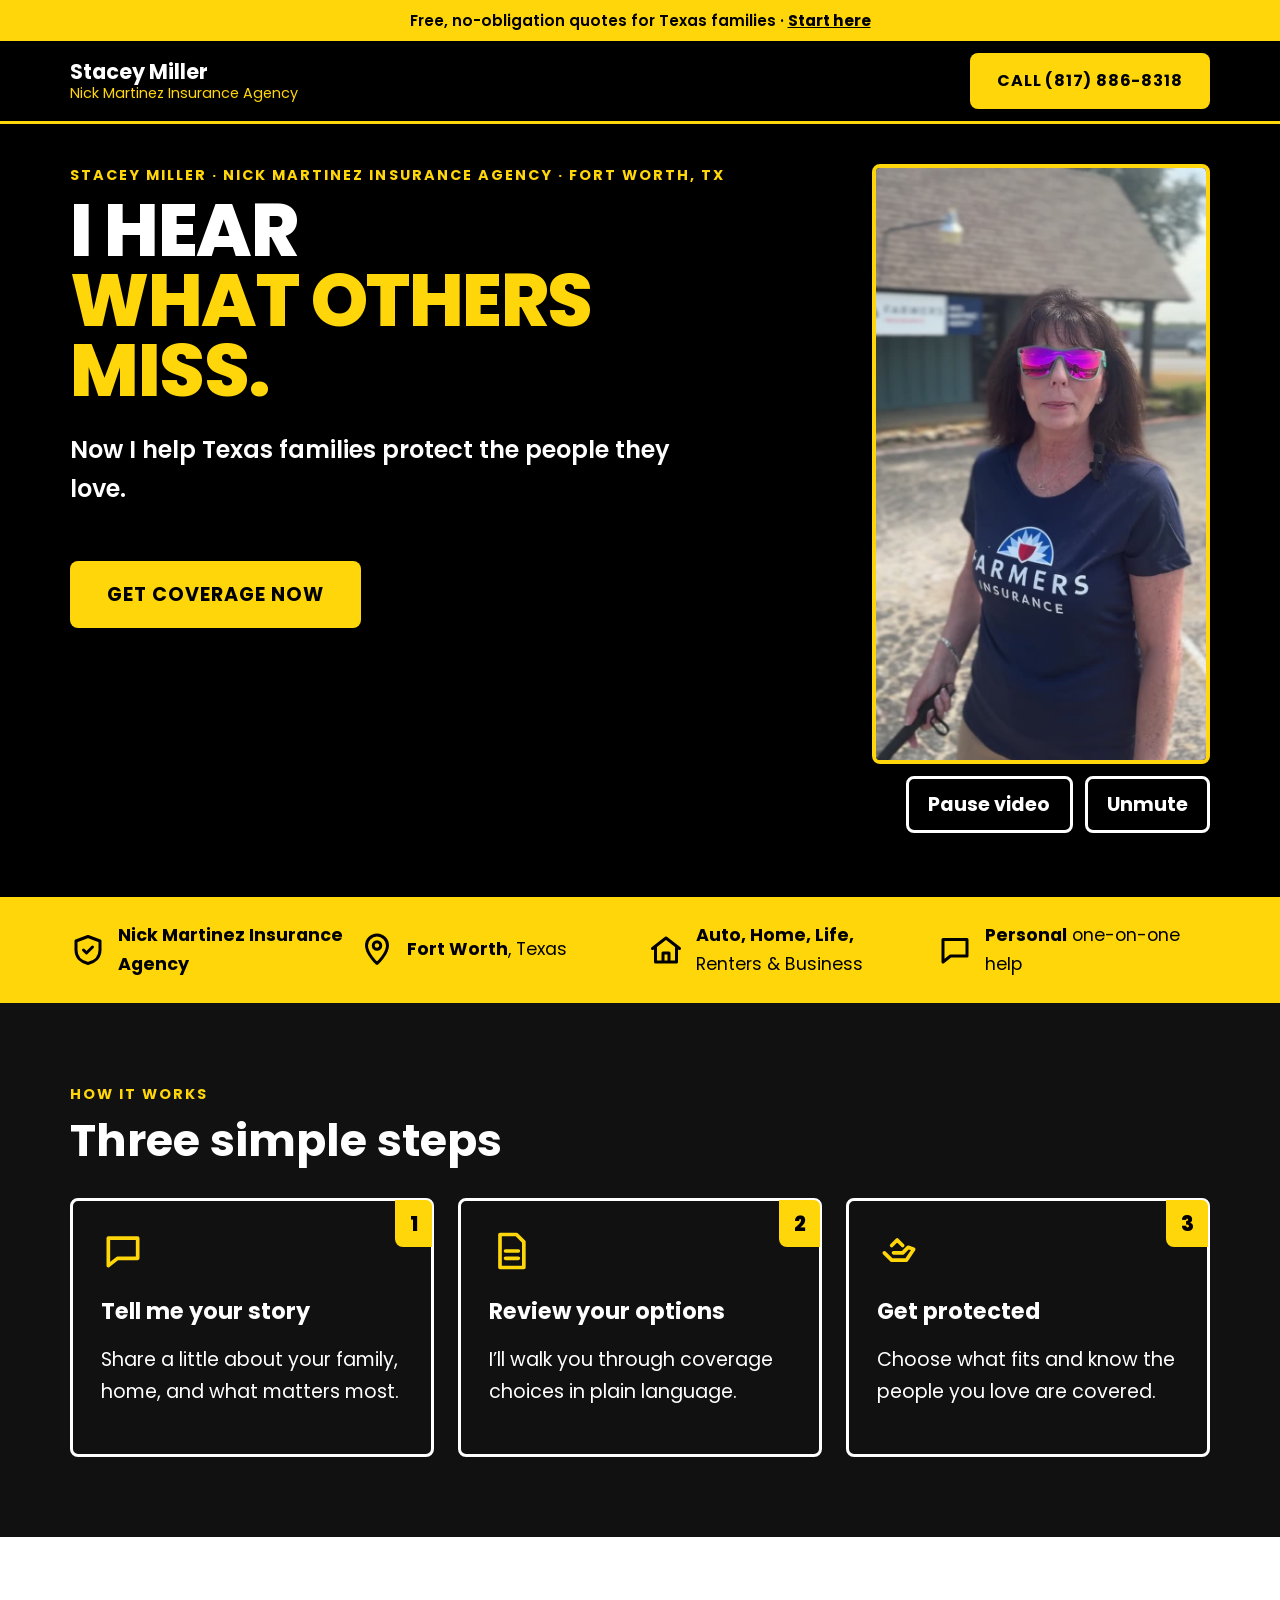
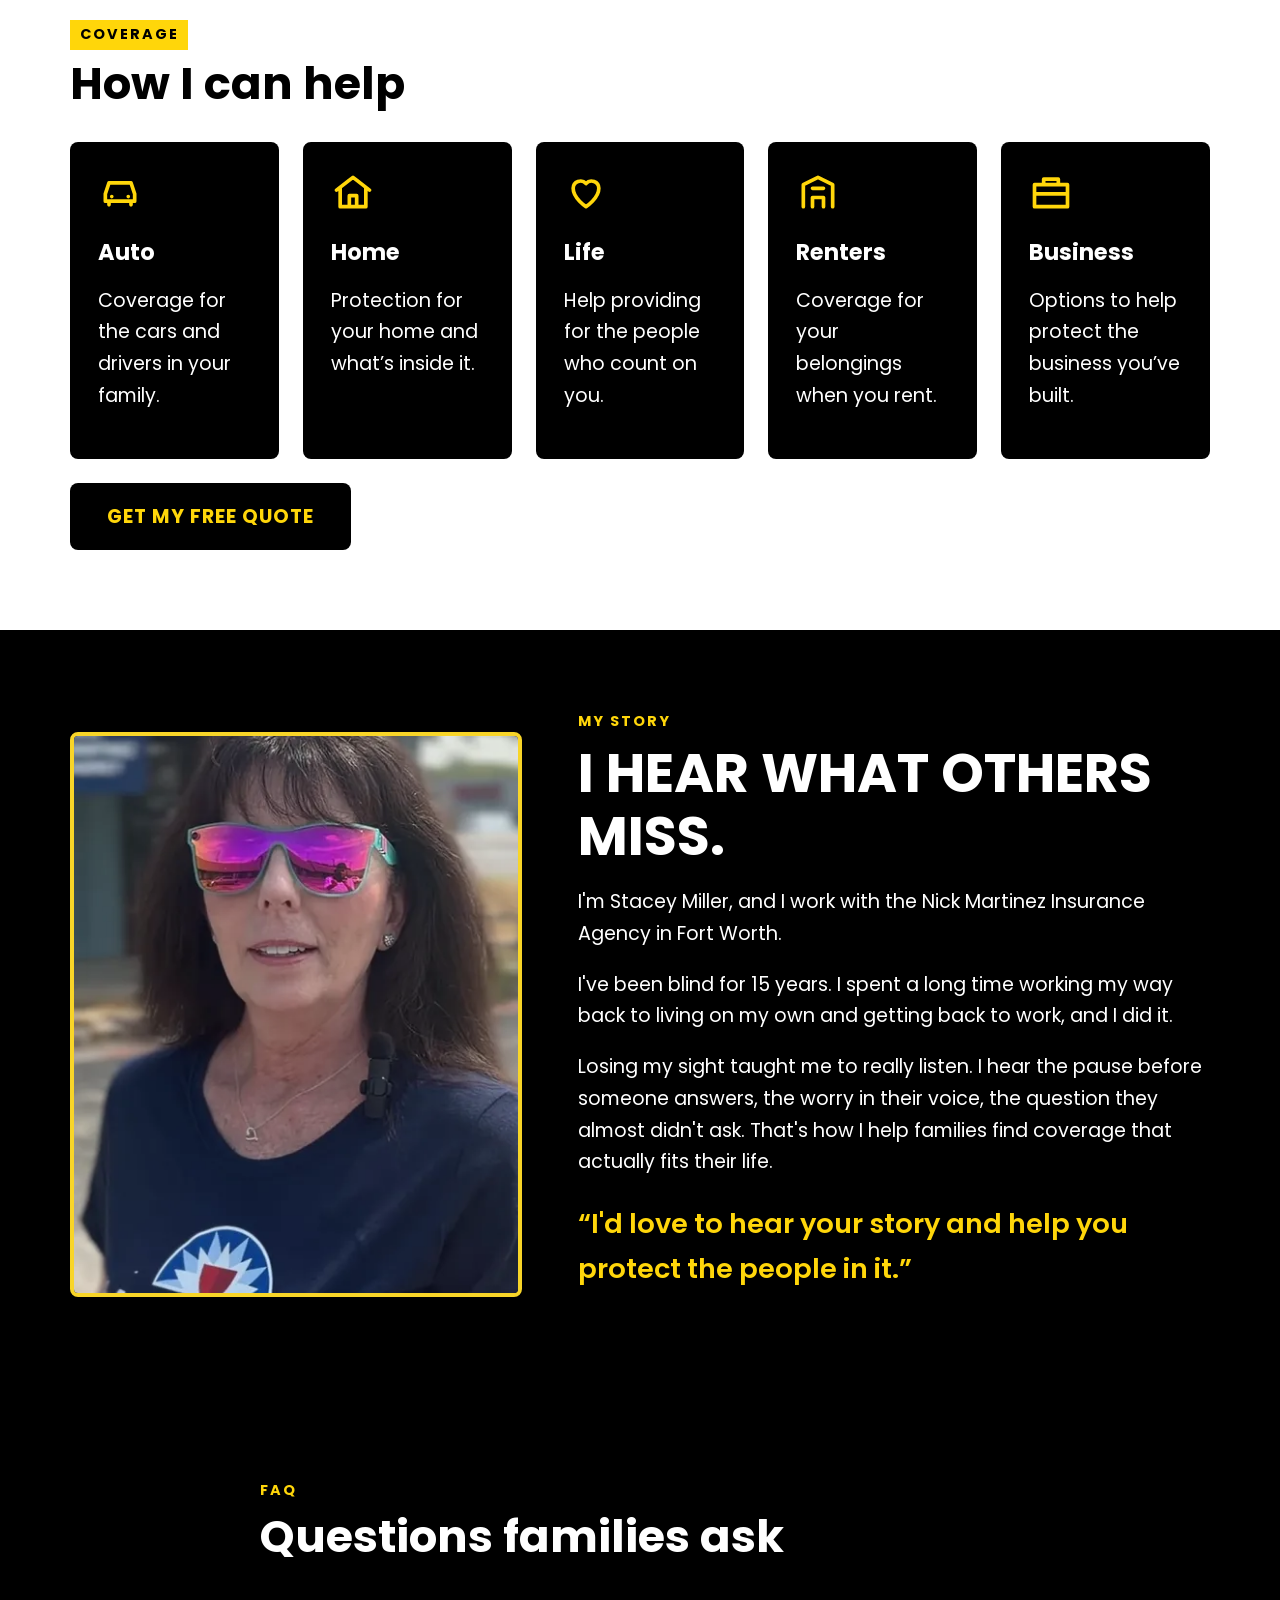
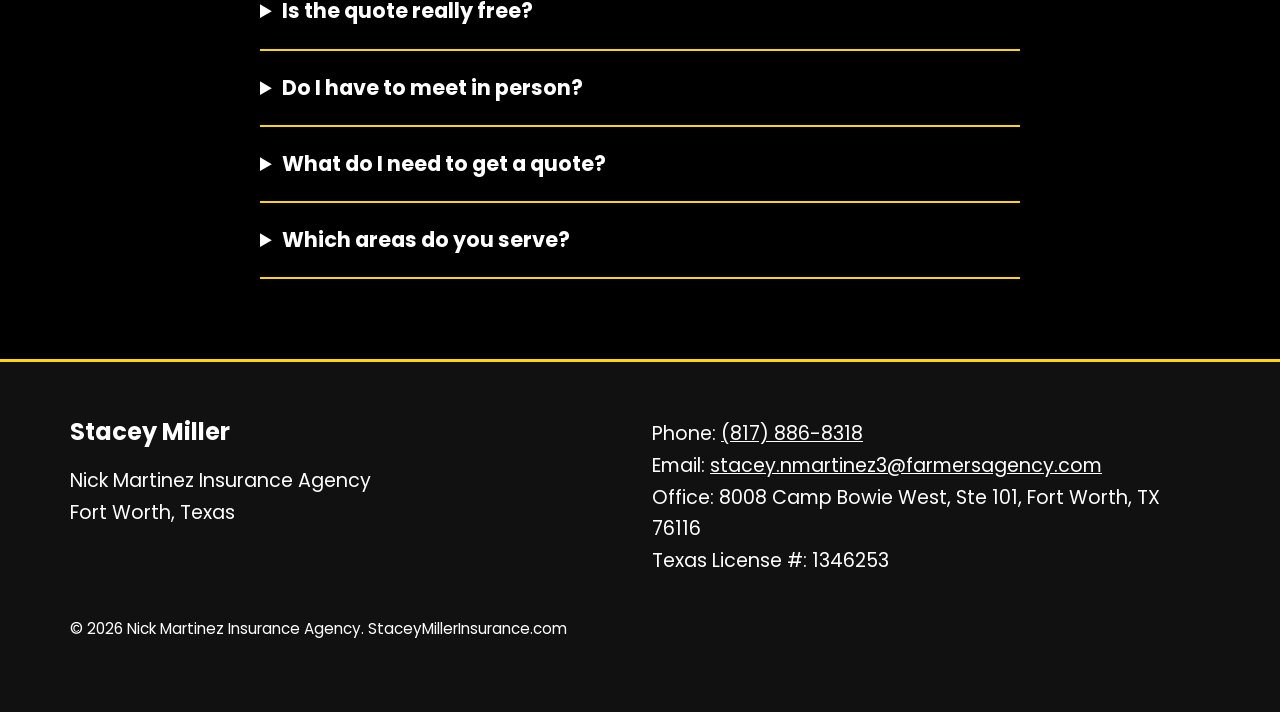
==== index.html @ 9d15c6b9 "Move quote form to /quote page with Get coverage now button" ====
<!DOCTYPE html><html lang="en"><head><meta charset="utf-8"><meta name="viewport" content="width=device-width, initial-scale=1">
<meta name="description" content="Stacey Miller with the Nick Martinez Insurance Agency in Fort Worth, Texas. Get a free quote for auto, home, life, renters, and business insurance.">
<title>Stacey Miller | Nick Martinez Insurance Agency | Fort Worth, Texas</title>
<link rel="preconnect" href="https://fonts.googleapis.com"><link rel="preconnect" href="https://fonts.gstatic.com" crossorigin>
<link href="https://fonts.googleapis.com/css2?family=Poppins:wght@400;600;700;800&display=swap" rel="stylesheet">
<link rel="stylesheet" href="assets/styles.css?v=4"></head><body>
<a class="skip-link" href="#main">Skip to main content</a>
<div class="topbar"><div class="wrap">Free, no-obligation quotes for Texas families &middot; <a href="/quote/">Start here</a></div></div>
<header class="site-header"><div class="wrap header-inner"><p class="brand">Stacey Miller<span>Nick Martinez Insurance Agency</span></p>
<a class="btn btn-small" href="tel:+18178868318">Call (817) 886-8318</a></div></header>
<main id="main" tabindex="-1"><section class="hero" aria-labelledby="hero-t" tabindex="-1"><div class="wrap hero-grid"><div><p class="eyebrow">Stacey Miller &middot; Nick Martinez Insurance Agency &middot; Fort Worth, TX</p>
<h1 id="hero-t">I hear <span>what others miss.</span></h1><p class="lead">Now I help Texas families protect the people they love.</p><a class="btn btn-large hero-cta" href="/quote/">Get coverage now</a></div><figure class="vid"><video id="hero-video" muted loop playsinline preload="metadata" poster="assets/stacey-intro-poster.jpg" width="720" height="1280" aria-label="Stacey Miller introduces herself in a short video">
<source src="assets/stacey-intro.mp4" type="video/mp4"><track kind="captions" src="assets/stacey-intro.vtt" srclang="en" label="English" default></video>
<div class="vctl"><button type="button" class="vbtn" id="vid-play" aria-pressed="false">Play video</button><button type="button" class="vbtn" id="vid-sound" aria-pressed="false">Unmute</button></div>
<figcaption class="sr-only">Video transcript: Hi, I'm Stacey Miller. Life can change in a second. I know because mine did. 15 years ago, I lost my sight, but I kept my vision. Now I help Texas families protect the people they love. I'd love to hear your story and help you protect the people in it.</figcaption></figure></div></section>
<section class="trust" aria-label="At a glance"><div class="wrap"><ul class="trust-list">
<li><svg class="ic" viewBox="0 0 24 24" fill="none" stroke="currentColor" stroke-width="2" stroke-linecap="round" stroke-linejoin="round" aria-hidden="true" focusable="false"><path d="M12 3l8 3v6c0 5-3.5 8-8 9-4.5-1-8-4-8-9V6z M9 12l2 2 4-4"/></svg><span><strong>Nick Martinez Insurance Agency</strong></span></li>
<li><svg class="ic" viewBox="0 0 24 24" fill="none" stroke="currentColor" stroke-width="2" stroke-linecap="round" stroke-linejoin="round" aria-hidden="true" focusable="false"><path d="M12 21s-7-6.5-7-12a7 7 0 0 1 14 0c0 5.5-7 12-7 12z M12 11.5a2.5 2.5 0 1 0 0-5 2.5 2.5 0 0 0 0 5"/></svg><span><strong>Fort Worth</strong>, Texas</span></li>
<li><svg class="ic" viewBox="0 0 24 24" fill="none" stroke="currentColor" stroke-width="2" stroke-linecap="round" stroke-linejoin="round" aria-hidden="true" focusable="false"><path d="M3 11l9-7 9 7M5 10v10h14V10M10 20v-6h4v6"/></svg><span><strong>Auto, Home, Life,</strong> Renters &amp; Business</span></li>
<li><svg class="ic" viewBox="0 0 24 24" fill="none" stroke="currentColor" stroke-width="2" stroke-linecap="round" stroke-linejoin="round" aria-hidden="true" focusable="false"><path d="M4 5h16v11H9l-5 4z"/></svg><span><strong>Personal</strong> one-on-one help</span></li></ul></div></section>
<section id="how" class="how sec" aria-labelledby="how-t"><div class="wrap"><p class="eyebrow">How it works</p><h2 id="how-t">Three simple steps</h2><ol class="steps"><li class="step"><span class="num" aria-hidden="true">1</span><svg class="ic" viewBox="0 0 24 24" fill="none" stroke="currentColor" stroke-width="2" stroke-linecap="round" stroke-linejoin="round" aria-hidden="true" focusable="false"><path d="M4 5h16v11H9l-5 4z"/></svg><h3>Tell me your story</h3><p>Share a little about your family, home, and what matters most.</p></li><li class="step"><span class="num" aria-hidden="true">2</span><svg class="ic" viewBox="0 0 24 24" fill="none" stroke="currentColor" stroke-width="2" stroke-linecap="round" stroke-linejoin="round" aria-hidden="true" focusable="false"><path d="M6 3h9l4 4v14H6zM9 12h7M9 16h7"/></svg><h3>Review your options</h3><p>I’ll walk you through coverage choices in plain language.</p></li><li class="step"><span class="num" aria-hidden="true">3</span><svg class="ic" viewBox="0 0 24 24" fill="none" stroke="currentColor" stroke-width="2" stroke-linecap="round" stroke-linejoin="round" aria-hidden="true" focusable="false"><path d="M4 13l4 4h8l4-6-3-1-3 3H9M8 9l3-3 3 3"/></svg><h3>Get protected</h3><p>Choose what fits and know the people you love are covered.</p></li></ol></div></section>
<section id="coverage" class="coverage sec" aria-labelledby="cov-t"><div class="wrap"><p class="eyebrow">Coverage</p><h2 id="cov-t">How I can help</h2><ul class="cards"><li class="card"><svg class="ic" viewBox="0 0 24 24" fill="none" stroke="currentColor" stroke-width="2" stroke-linecap="round" stroke-linejoin="round" aria-hidden="true" focusable="false"><path d="M5 17h14M6 17v2M18 17v2M4 13l2-6h12l2 6v4H4z M7.5 14.5h.01M16.5 14.5h.01"/></svg><h3>Auto</h3><p>Coverage for the cars and drivers in your family.</p></li><li class="card"><svg class="ic" viewBox="0 0 24 24" fill="none" stroke="currentColor" stroke-width="2" stroke-linecap="round" stroke-linejoin="round" aria-hidden="true" focusable="false"><path d="M3 11l9-7 9 7M5 10v10h14V10M10 20v-6h4v6"/></svg><h3>Home</h3><p>Protection for your home and what’s inside it.</p></li><li class="card"><svg class="ic" viewBox="0 0 24 24" fill="none" stroke="currentColor" stroke-width="2" stroke-linecap="round" stroke-linejoin="round" aria-hidden="true" focusable="false"><path d="M12 20s-7-4.5-7-10a4 4 0 0 1 7-2.6A4 4 0 0 1 19 10c0 5.5-7 10-7 10z"/></svg><h3>Life</h3><p>Help providing for the people who count on you.</p></li><li class="card"><svg class="ic" viewBox="0 0 24 24" fill="none" stroke="currentColor" stroke-width="2" stroke-linecap="round" stroke-linejoin="round" aria-hidden="true" focusable="false"><path d="M4 20V8l8-4 8 4v12M9 20v-5h6v5M9 10h6"/></svg><h3>Renters</h3><p>Coverage for your belongings when you rent.</p></li><li class="card"><svg class="ic" viewBox="0 0 24 24" fill="none" stroke="currentColor" stroke-width="2" stroke-linecap="round" stroke-linejoin="round" aria-hidden="true" focusable="false"><path d="M3 8h18v12H3zM8 8V5h8v3M3 13h18"/></svg><h3>Business</h3><p>Options to help protect the business you’ve built.</p></li></ul><a class="btn btn-large" href="/quote/">Get my free quote</a></div></section>
<section id="story" class="story sec" aria-labelledby="story-t"><div class="wrap story-grid">
<img class="photo" src="assets/stacey.webp" alt="Stacey Miller smiling" width="480" height="600" loading="lazy">
<div><p class="eyebrow">My story</p><h2 id="story-t">I hear what others miss.</h2>
<p>I'm Stacey Miller, and I work with the Nick Martinez Insurance Agency in Fort Worth.</p>
<p>I've been blind for 15 years. I spent a long time working my way back to living on my own and getting back to work, and I did it.</p>
<p>Losing my sight taught me to really listen. I hear the pause before someone answers, the worry in their voice, the question they almost didn't ask. That's how I help families find coverage that actually fits their life.</p>
<p class="pull">&ldquo;I'd love to hear your story and help you protect the people in it.&rdquo;</p></div></div></section>
<section id="faq" class="faq sec" aria-labelledby="f-t"><div class="wrap narrow"><p class="eyebrow">FAQ</p><h2 id="f-t">Questions families ask</h2><details><summary>Is the quote really free?</summary><p>Yes. Requesting a quote is free and there is no obligation.</p></details><details><summary>Do I have to meet in person?</summary><p>No, but you can if you like. Call, text, email, or meet in person. Stacey is happy to work however is easiest for you.</p></details><details><summary>What do I need to get a quote?</summary><p>Just a few quick details about you and what you want to cover and protect.</p></details><details><summary>Which areas do you serve?</summary><p>Stacey is based in Fort Worth and serves all of Texas, from El Paso in the west to Orange in the east, and from the Red River at the Oklahoma border down to the Rio Grande at the Mexico border.</p></details></div></section>
</main>
<footer class="site-footer"><div class="wrap fgrid"><div><h2 class="ft">Stacey Miller</h2><p>Nick Martinez Insurance Agency<br>Fort Worth, Texas</p></div>
<ul class="contact"><li>Phone: <a href="tel:+18178868318">(817) 886-8318</a></li><li>Email: <a href="mailto:stacey.nmartinez3@farmersagency.com">stacey.nmartinez3@farmersagency.com</a></li><li>Office: <address>8008 Camp Bowie West, Ste 101, Fort Worth, TX 76116</address></li><li>Texas License #: 1346253</li></ul>
<p class="small">&copy; 2026 Nick Martinez Insurance Agency. StaceyMillerInsurance.com</p></div></footer>
<script>
(function(){
  var v=document.getElementById('hero-video'),pb=document.getElementById('vid-play'),sb=document.getElementById('vid-sound');
  if(!v)return;
  function sync(){var playing=!v.paused;pb.textContent=playing?'Pause video':'Play video';pb.setAttribute('aria-pressed',String(playing));
    sb.textContent=v.muted?'Unmute':'Mute';sb.setAttribute('aria-pressed',String(!v.muted));}
  pb.addEventListener('click',function(){if(v.paused){v.play();}else{v.pause();}});
  sb.addEventListener('click',function(){v.muted=!v.muted;if(!v.muted&&v.paused)v.play();sync();});
  v.addEventListener('play',sync);v.addEventListener('pause',sync);v.addEventListener('volumechange',sync);
  var rm=window.matchMedia&&window.matchMedia('(prefers-reduced-motion: reduce)').matches;
  if(!rm){var p=v.play();if(p&&p.catch)p.catch(function(){});}
  sync();
})();
</script><div class="mbar" aria-label="Contact Stacey"><a href="tel:+18178868318">Call Stacey</a><a href="sms:+18178868318">Text Stacey</a></div>
</body></html>
---- assets/styles.css ----
*{box-sizing:border-box}html{scroll-behavior:smooth}@media (prefers-reduced-motion:reduce){html{scroll-behavior:auto}}
body{margin:0;font-family:Poppins,Arial,sans-serif;font-size:1.125rem;line-height:1.65}img,video{max-width:100%;display:block}
.wrap{max-width:1180px;margin:0 auto;padding:0 1.25rem}.narrow{max-width:800px}.sr-only{position:absolute;width:1px;height:1px;overflow:hidden;clip:rect(0 0 0 0)}
.skip-link{position:absolute;left:1rem;top:-100px;background:#ffd166;color:#000;padding:.75rem 1rem;font-weight:700;z-index:10}.skip-link:focus{top:1rem}
:focus-visible{outline:3px solid #ffbf00;outline-offset:3px}main:focus,section:focus{outline:none}
.topbar{font-size:.95rem;text-align:center;padding:.5rem 0}.topbar a{color:inherit;font-weight:700}
.header-inner{display:flex;align-items:center;justify-content:space-between;gap:1rem;min-height:80px}.brand{margin:0;font-weight:700;font-size:1.3rem;line-height:1.2}.brand span{display:block;font-weight:400;font-size:.9rem}
.nav{display:flex;gap:1.5rem;list-style:none;margin:0;padding:0}.nav a{color:inherit;text-decoration:none;font-weight:600;padding:.75rem .25rem;display:inline-block}.nav a:hover{text-decoration:underline}
.btn{display:inline-flex;align-items:center;justify-content:center;min-height:52px;padding:.8rem 1.6rem;font-weight:700;text-decoration:none;border-radius:999px;border:2px solid transparent}.btn-large{font-size:1.2rem;min-height:60px;margin-top:1.5rem;padding:1rem 2.2rem}.btn-small{white-space:nowrap;font-size:1rem}
.sec{padding:5rem 0}h1,h2,h3{line-height:1.15;margin:0 0 .75rem}h2{font-size:clamp(2rem,4vw,2.8rem)}.eyebrow{text-transform:uppercase;letter-spacing:.14em;font-weight:700;font-size:.9rem;margin:0 0 .5rem}
.ic{width:44px;height:44px}.trust-list{list-style:none;margin:0;padding:1.5rem 0;display:grid;grid-template-columns:repeat(4,1fr);gap:1rem}.trust-list li{display:flex;gap:.75rem;align-items:center}.trust-list .ic{width:36px;height:36px;flex:none}
.steps,.cards,.tgrid{list-style:none;padding:0;margin:2rem 0 0;display:grid;gap:1.5rem}.steps{grid-template-columns:repeat(3,1fr)}.cards{grid-template-columns:repeat(5,1fr)}.tgrid{grid-template-columns:repeat(3,1fr)}
.step,.card,.tcard{padding:1.75rem;position:relative}.num{font-weight:800;font-size:1rem}
.story-grid{display:grid;grid-template-columns:5fr 7fr;gap:3.5rem;align-items:center}.photo{width:100%;height:auto;aspect-ratio:4/5;object-fit:cover}.pull{font-size:1.5rem;font-weight:600;margin-top:1.5rem}
blockquote{margin:0}.who{font-weight:700;margin:1rem 0 0}.note{font-style:italic}
.quote-grid{display:grid;grid-template-columns:4fr 7fr;gap:3rem;align-items:start}.checks{padding-left:1.25rem}.formbox{padding:1rem;border-radius:16px;background:#fff;color:#1a1a1a}.formbox a{color:#0b3d91}
details{border-bottom:2px solid currentColor;padding:.25rem 0}summary{cursor:pointer;font-weight:700;font-size:1.2rem;padding:1rem 0;min-height:48px}
.site-footer{padding:3.5rem 0}.fgrid{display:grid;grid-template-columns:1fr 1fr;gap:1.5rem}.ft{font-size:1.5rem}.contact{list-style:none;padding:0;margin:0}.contact address{display:inline;font-style:normal}.site-footer a{color:inherit}.disclaimer,.small{grid-column:1/-1;font-size:.95rem}
.vid{margin:0;position:relative}.vid video{width:100%;height:auto}.vctl{display:flex;gap:.75rem;margin-top:.75rem}.vbtn{min-height:48px;min-width:48px;padding:.6rem 1.2rem;font:inherit;font-weight:700;border-radius:999px;cursor:pointer}
@media (max-width:900px){.nav{display:none}.trust-list,.steps,.tgrid{grid-template-columns:1fr 1fr}.cards{grid-template-columns:1fr 1fr}.story-grid,.quote-grid,.fgrid{grid-template-columns:1fr}.sec{padding:3.5rem 0}}
@media (max-width:560px){.trust-list,.steps,.tgrid,.cards{grid-template-columns:1fr}.brand span{display:none}.header-inner .btn-small{padding:.6rem 1rem}}
body{color:#fff;background:#000;font-size:1.2rem}.topbar{background:#ffd60a;color:#000;font-weight:600}.site-header{background:#000;border-bottom:3px solid #ffd60a}.brand span{color:#ffd60a}
.btn{background:#ffd60a;color:#000;border-radius:8px;text-transform:uppercase;letter-spacing:.05em}.btn:hover{background:#fff}:focus-visible{outline-color:#fff}
.hero{padding:4rem 0;background:#000}.hero-grid{display:grid;grid-template-columns:3fr 2fr;gap:3rem;align-items:center}.hero h1{font-size:clamp(3rem,7vw,5.6rem);font-weight:800;letter-spacing:-.02em;text-transform:uppercase;line-height:.95}.hero h1 span{color:#ffd60a;display:block}
.hero .lead{font-size:1.5rem;font-weight:600}.vid video{border:4px solid #ffd60a;border-radius:8px;aspect-ratio:9/16;object-fit:cover;max-height:600px;width:auto;margin-left:auto}.vctl{justify-content:flex-end}.vbtn{background:#000;color:#fff;border:3px solid #fff;border-radius:8px}.vbtn:hover{background:#fff;color:#000}
.eyebrow{color:#ffd60a}.trust{background:#ffd60a;color:#000}.trust-list{font-size:1.1rem}
.how{background:#111}.step{border:3px solid #fff;border-radius:8px}.step .ic{color:#ffd60a;margin-bottom:1rem}.num{position:absolute;top:-1px;right:-1px;background:#ffd60a;color:#000;padding:.4rem .9rem;font-size:1.3rem;border-radius:0 6px 0 8px}
.coverage{background:#fff;color:#000}.coverage .eyebrow{color:#000;background:#ffd60a;display:inline-block;padding:.2rem .6rem}.card{background:#000;color:#fff;border-radius:8px}.card .ic{color:#ffd60a;margin-bottom:1rem}.coverage .btn{background:#000;color:#ffd60a}.coverage .btn:hover{background:#333}
.photo{border:4px solid #ffd60a;border-radius:8px;filter:grayscale(.15)}.story h2{font-size:clamp(2.2rem,4.5vw,3.4rem);text-transform:uppercase}.pull{color:#ffd60a;font-size:1.7rem}
.testimonials{background:#111}.tcard{border:3px solid #ffd60a;border-radius:8px}.quote{background:#ffd60a;color:#000}.quote .eyebrow{color:#000}.formbox{border:4px solid #000}
.faq{background:#000}details{border-color:#ffd60a}summary{font-size:1.3rem}.site-footer{background:#111;border-top:3px solid #ffd60a}
@media (max-width:900px){.hero-grid{grid-template-columns:1fr}.vid video{margin:0 auto;max-height:460px}.vctl{justify-content:center}}.topbar :focus-visible,.trust :focus-visible,.quote :focus-visible,.btn:focus-visible,.coverage :focus-visible{outline-color:#000;box-shadow:0 0 0 6px #fff}

.hero-form{margin-top:1.5rem;max-width:620px;padding:.25rem;overflow:hidden}.hero-form .form-t{margin:0 0 .5rem;font-weight:800;font-size:1.4rem;text-transform:uppercase}.hero-form iframe{height:820px !important;display:block}.hero-form .small{font-size:.95rem;margin:.5rem 0 0}.hero{padding:2.5rem 0 4rem}.hero-grid{align-items:start}.hero h1{font-size:clamp(2.6rem,6vw,4.6rem)}
.mbar{display:none}
@media (max-width:900px){.mbar{display:flex;position:fixed;left:0;right:0;bottom:0;z-index:50;background:#ffd60a;border-top:3px solid #000}.mbar a{flex:1;text-align:center;padding:1rem .5rem;font-weight:800;color:#000;text-decoration:none;text-transform:uppercase}.mbar a+a{border-left:2px solid #000}body{padding-bottom:64px}.hero-form{max-width:none}}
@media (max-width:600px){.hero-form iframe{height:960px !important}.header-inner .btn-small{font-size:.8rem}}
.hero-cta{margin-top:1.75rem}.quote-page{padding:2rem 0 3rem}.quote-page .qh{font-size:clamp(2.2rem,5vw,3.6rem);margin:.5rem 0}.quote-page .hero-form{max-width:none}.back{color:#ffd60a;font-weight:700;text-decoration:none}
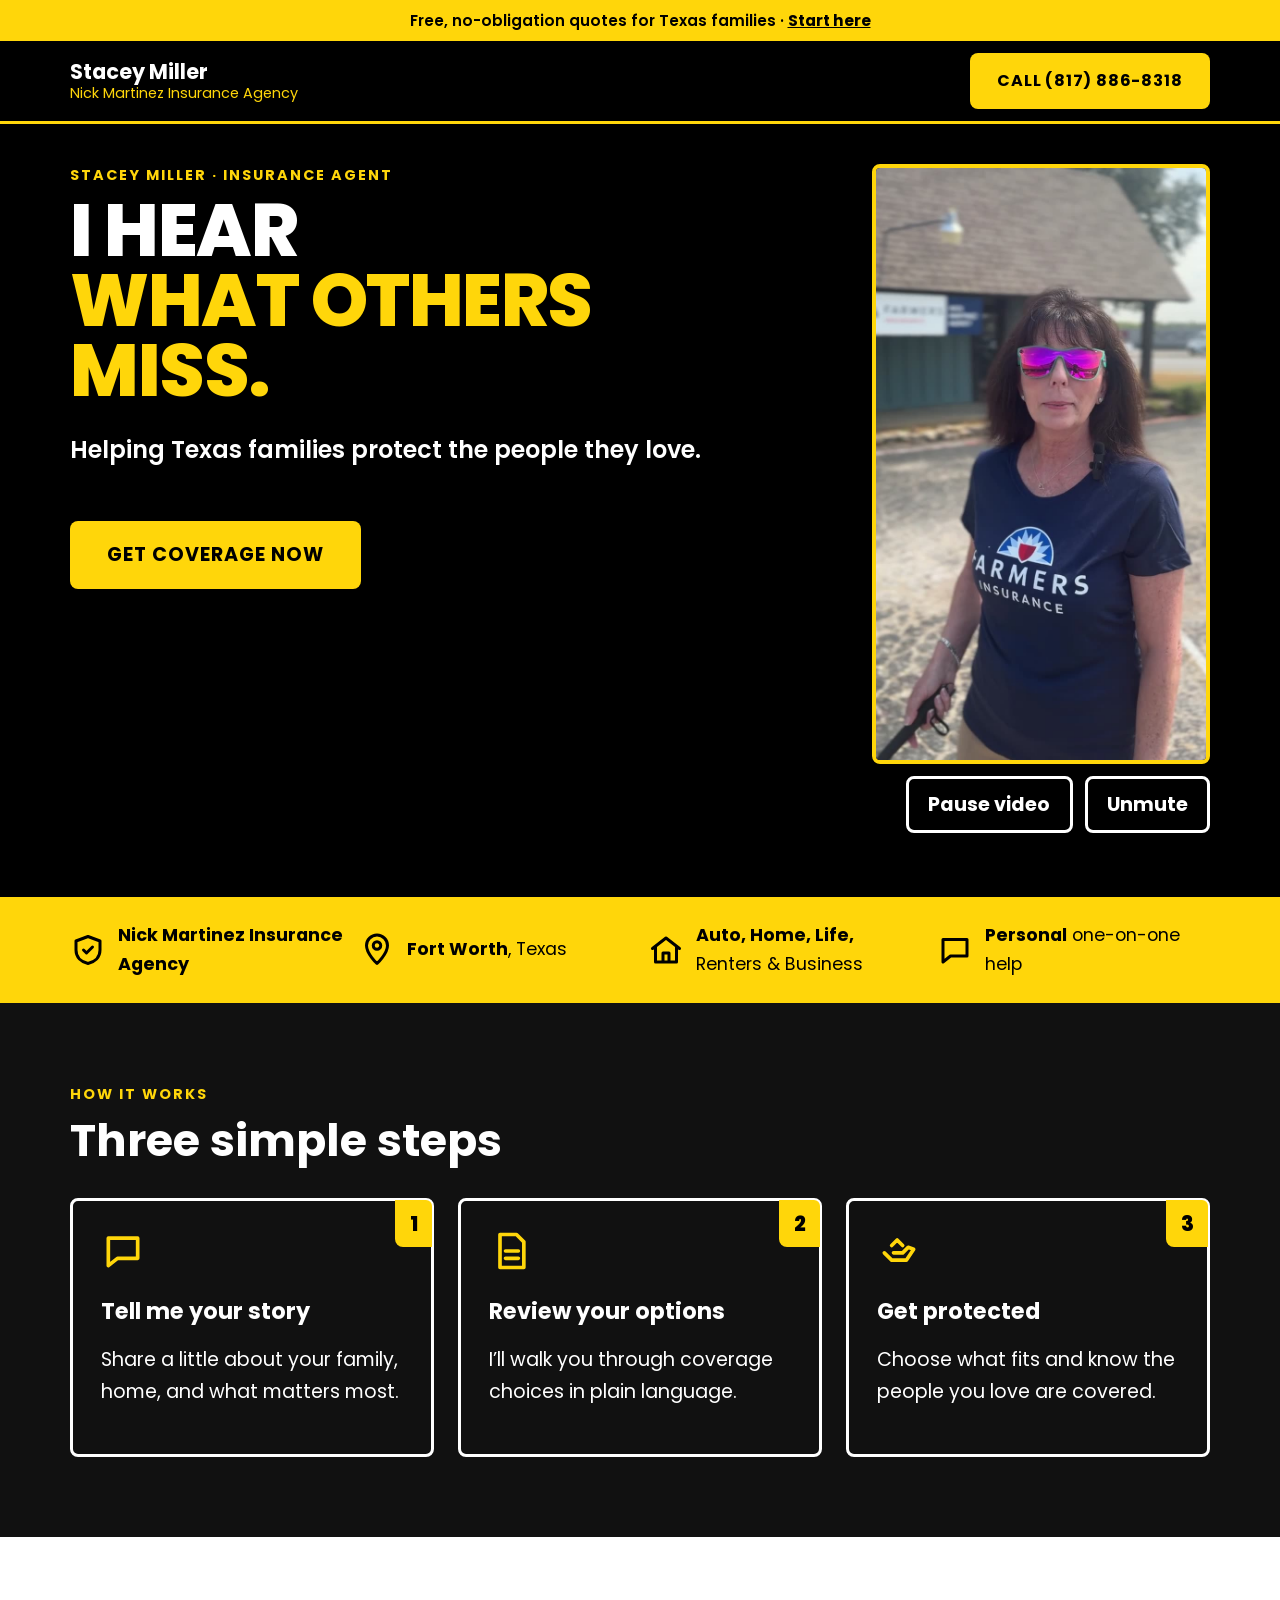
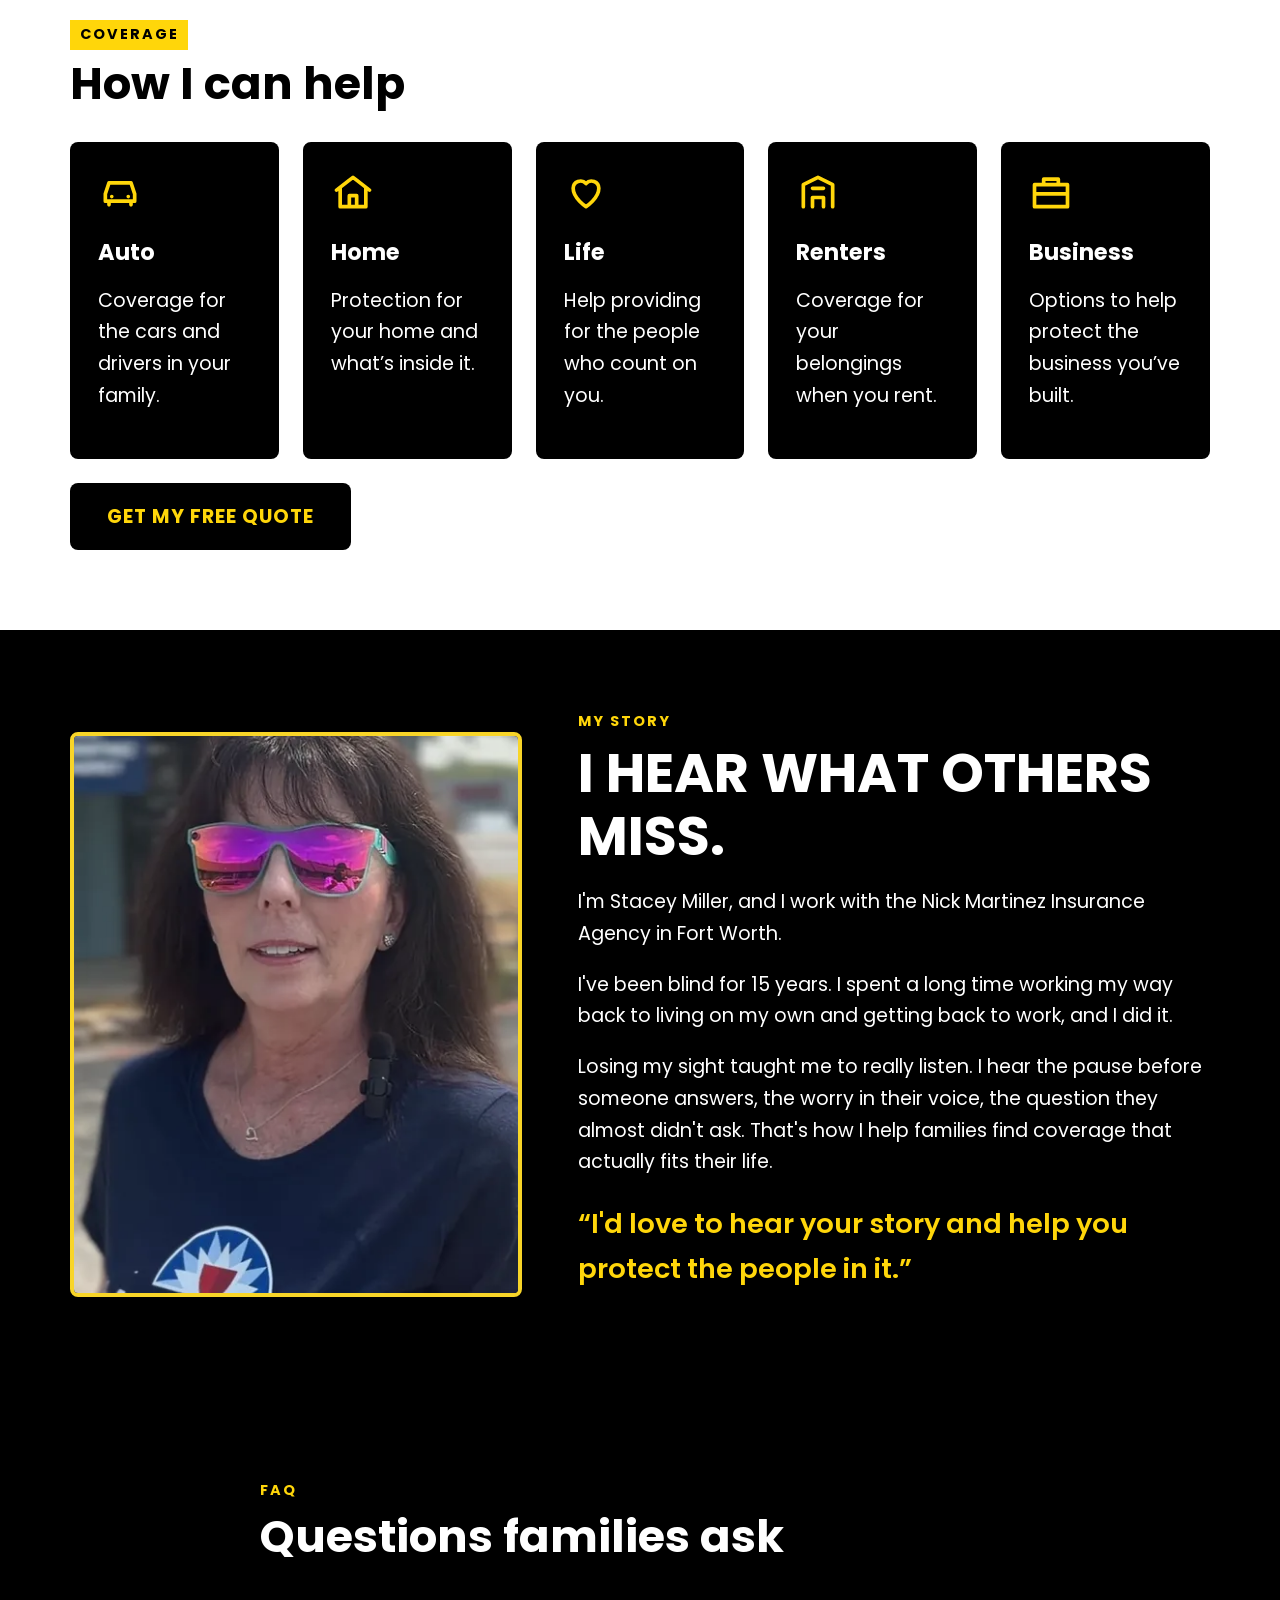
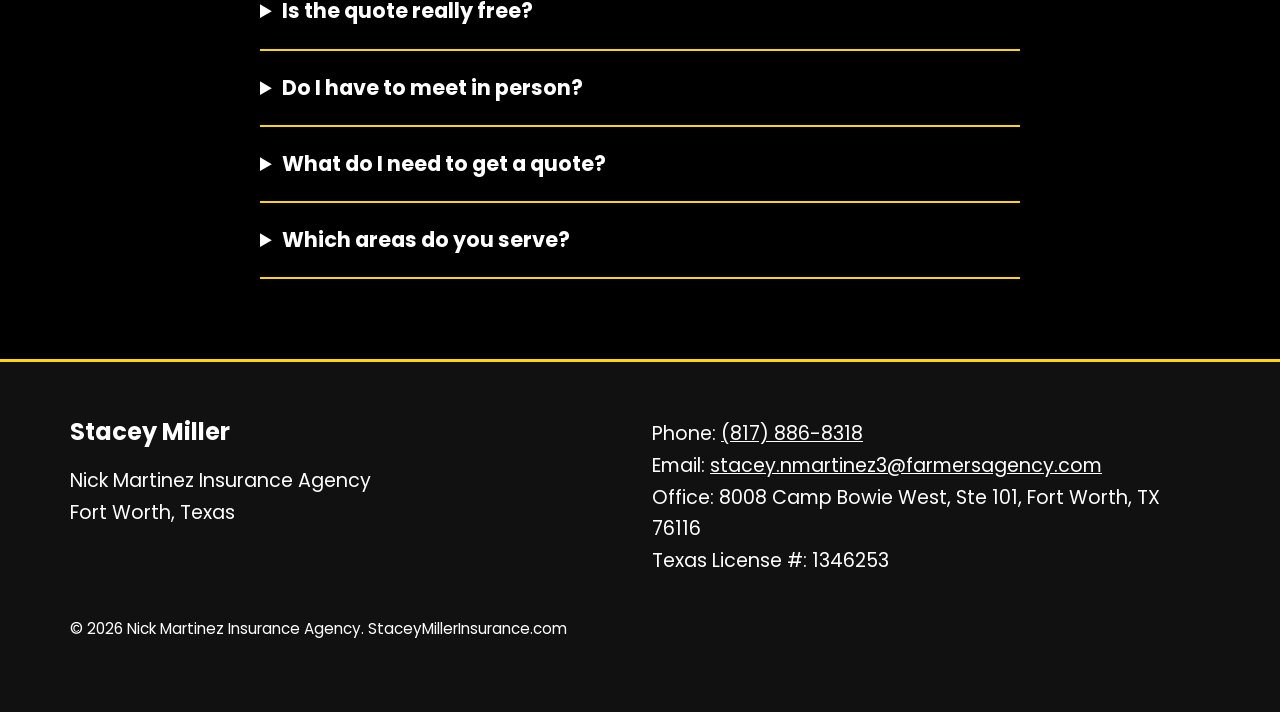
==== commit 65954866: "Hero copy: Insurance Agent, Helping Texas families" ====
--- a/index.html
+++ b/index.html
@@ -8,8 +8,8 @@
 <div class="topbar"><div class="wrap">Free, no-obligation quotes for Texas families &middot; <a href="/quote/">Start here</a></div></div>
 <header class="site-header"><div class="wrap header-inner"><p class="brand">Stacey Miller<span>Nick Martinez Insurance Agency</span></p>
 <a class="btn btn-small" href="tel:+18178868318">Call (817) 886-8318</a></div></header>
-<main id="main" tabindex="-1"><section class="hero" aria-labelledby="hero-t" tabindex="-1"><div class="wrap hero-grid"><div><p class="eyebrow">Stacey Miller &middot; Nick Martinez Insurance Agency &middot; Fort Worth, TX</p>
-<h1 id="hero-t">I hear <span>what others miss.</span></h1><p class="lead">Now I help Texas families protect the people they love.</p><a class="btn btn-large hero-cta" href="/quote/">Get coverage now</a></div><figure class="vid"><video id="hero-video" muted loop playsinline preload="metadata" poster="assets/stacey-intro-poster.jpg" width="720" height="1280" aria-label="Stacey Miller introduces herself in a short video">
+<main id="main" tabindex="-1"><section class="hero" aria-labelledby="hero-t" tabindex="-1"><div class="wrap hero-grid"><div><p class="eyebrow">Stacey Miller &middot; Insurance Agent</p>
+<h1 id="hero-t">I hear <span>what others miss.</span></h1><p class="lead">Helping Texas families protect the people they love.</p><a class="btn btn-large hero-cta" href="/quote/">Get coverage now</a></div><figure class="vid"><video id="hero-video" muted loop playsinline preload="metadata" poster="assets/stacey-intro-poster.jpg" width="720" height="1280" aria-label="Stacey Miller introduces herself in a short video">
 <source src="assets/stacey-intro.mp4" type="video/mp4"><track kind="captions" src="assets/stacey-intro.vtt" srclang="en" label="English" default></video>
 <div class="vctl"><button type="button" class="vbtn" id="vid-play" aria-pressed="false">Play video</button><button type="button" class="vbtn" id="vid-sound" aria-pressed="false">Unmute</button></div>
 <figcaption class="sr-only">Video transcript: Hi, I'm Stacey Miller. Life can change in a second. I know because mine did. 15 years ago, I lost my sight, but I kept my vision. Now I help Texas families protect the people they love. I'd love to hear your story and help you protect the people in it.</figcaption></figure></div></section>
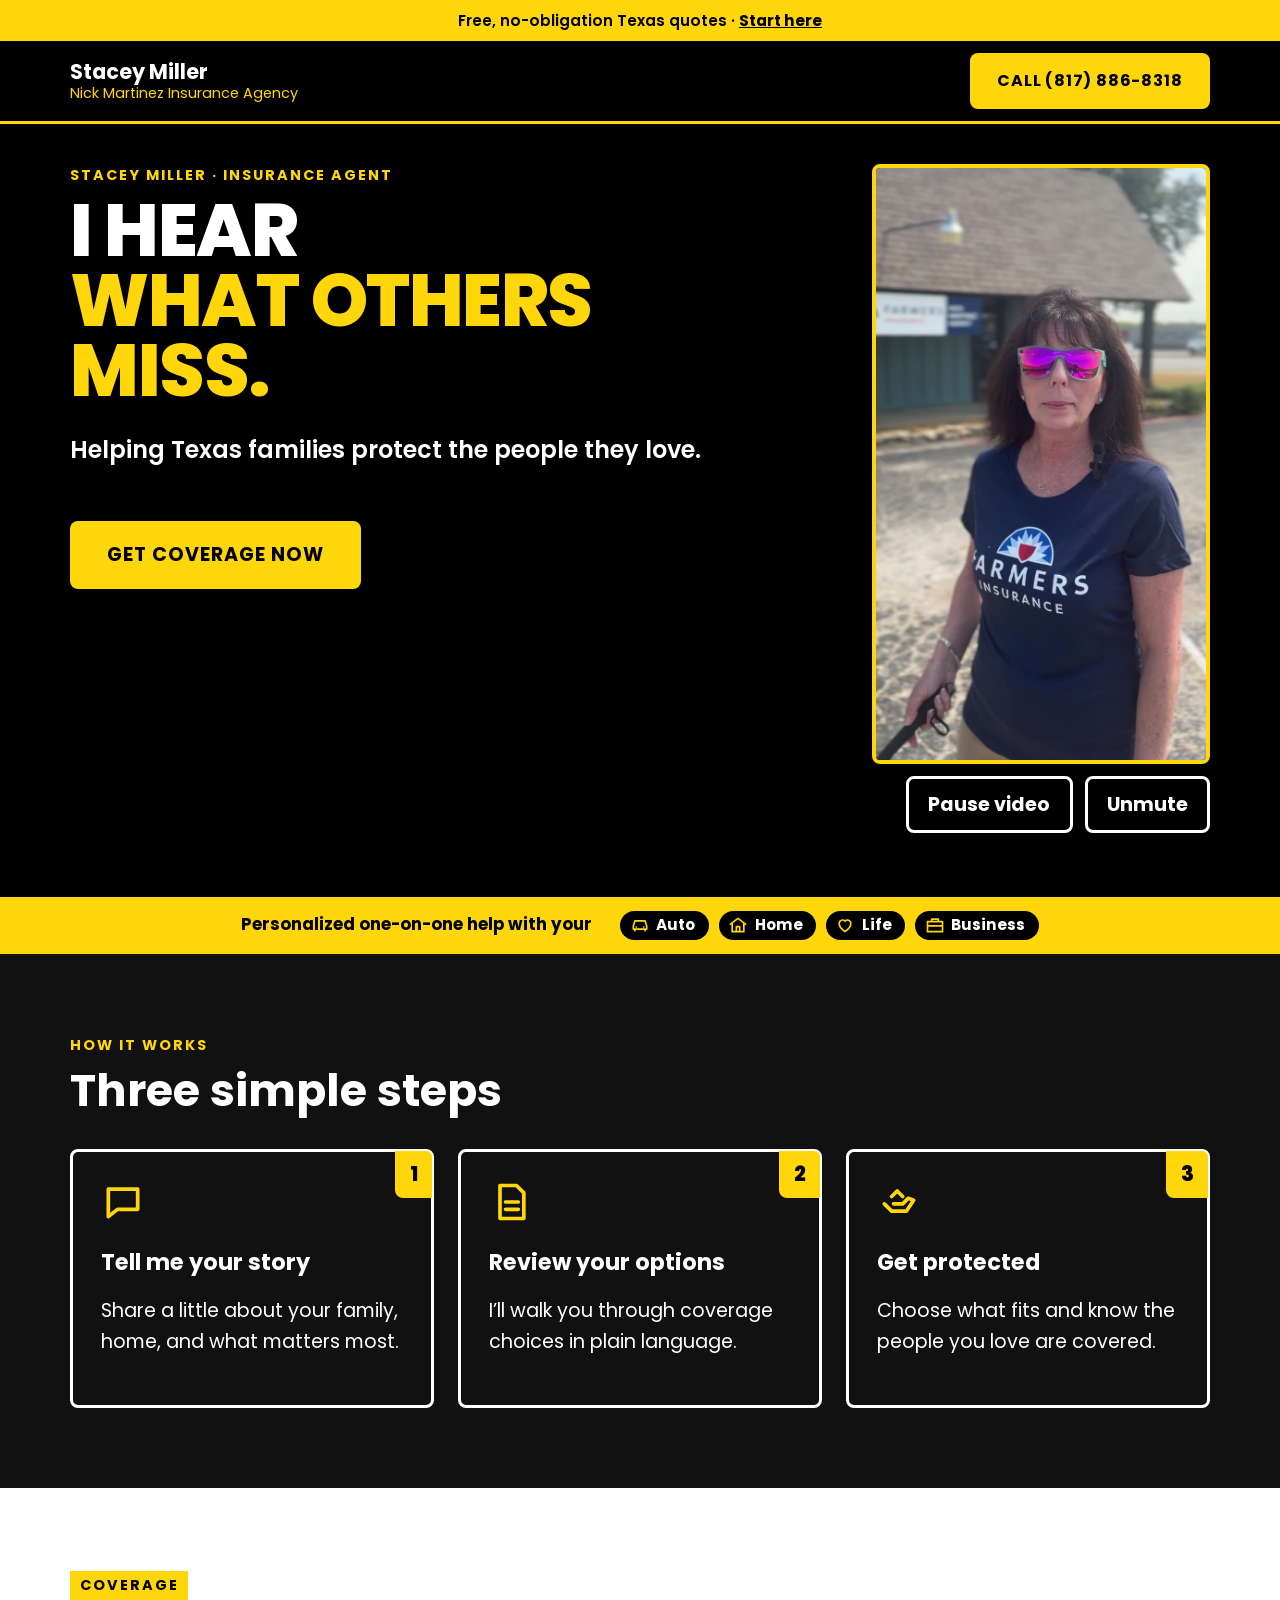
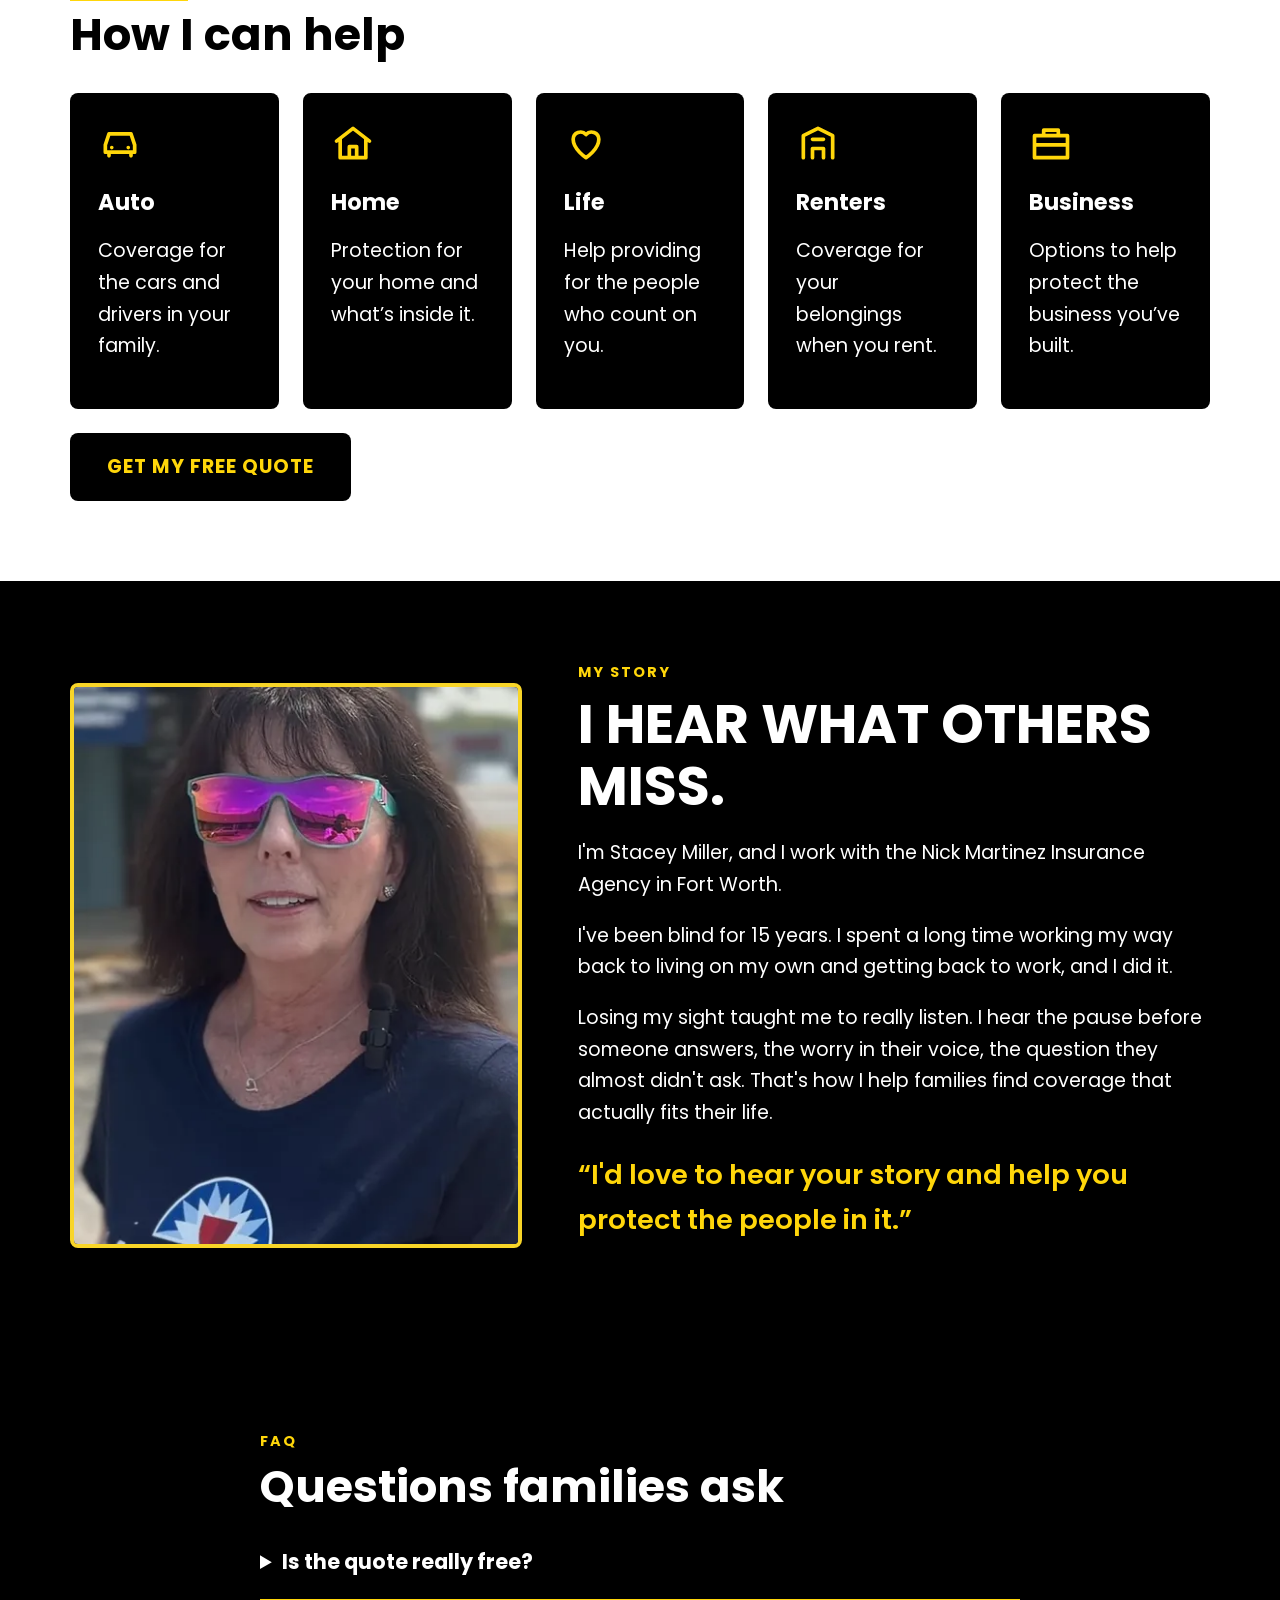
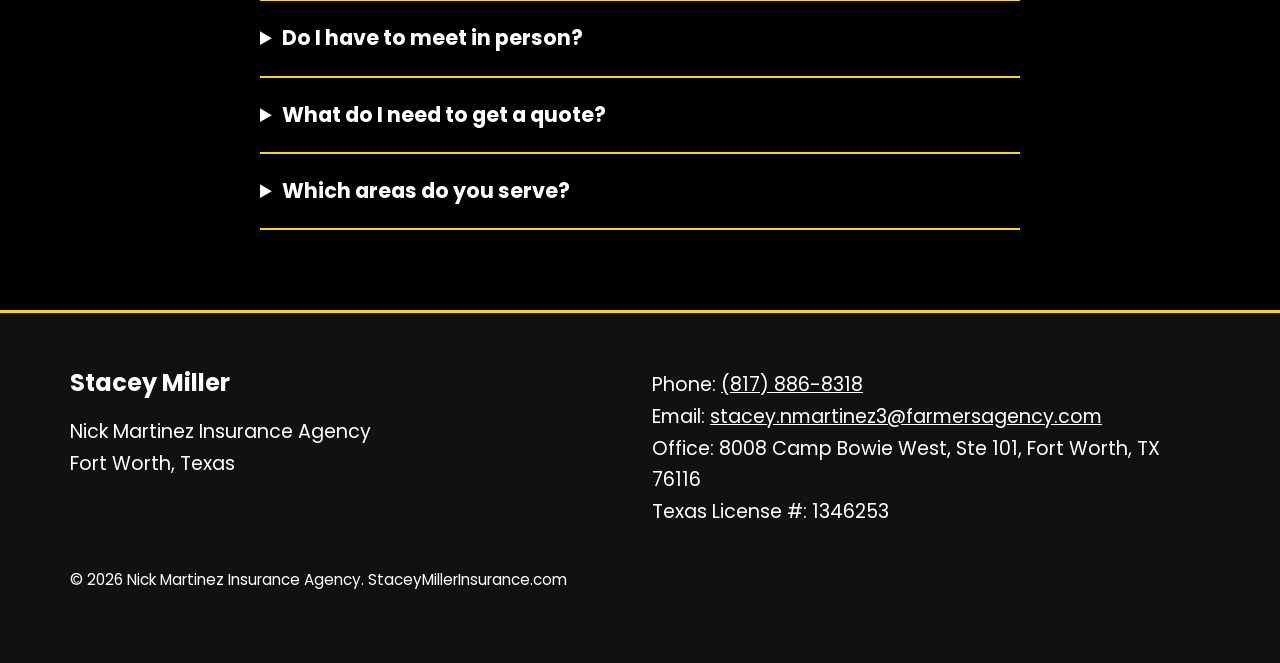
==== commit a7b6b4bf: "Mobile polish: one-line topbar, centered hero CTA, compact coverage strip, Call/Text/Email contact b" ====
--- a/index.html
+++ b/index.html
@@ -3,9 +3,9 @@
 <title>Stacey Miller | Nick Martinez Insurance Agency | Fort Worth, Texas</title>
 <link rel="preconnect" href="https://fonts.googleapis.com"><link rel="preconnect" href="https://fonts.gstatic.com" crossorigin>
 <link href="https://fonts.googleapis.com/css2?family=Poppins:wght@400;600;700;800&display=swap" rel="stylesheet">
-<link rel="stylesheet" href="assets/styles.css?v=4"></head><body>
+<link rel="stylesheet" href="assets/styles.css?v=8"></head><body>
 <a class="skip-link" href="#main">Skip to main content</a>
-<div class="topbar"><div class="wrap">Free, no-obligation quotes for Texas families &middot; <a href="/quote/">Start here</a></div></div>
+<div class="topbar"><div class="wrap">Free, no-obligation Texas quotes &middot; <a href="/quote/">Start&nbsp;here</a></div></div>
 <header class="site-header"><div class="wrap header-inner"><p class="brand">Stacey Miller<span>Nick Martinez Insurance Agency</span></p>
 <a class="btn btn-small" href="tel:+18178868318">Call (817) 886-8318</a></div></header>
 <main id="main" tabindex="-1"><section class="hero" aria-labelledby="hero-t" tabindex="-1"><div class="wrap hero-grid"><div><p class="eyebrow">Stacey Miller &middot; Insurance Agent</p>
@@ -13,12 +13,8 @@
 <source src="assets/stacey-intro.mp4" type="video/mp4"><track kind="captions" src="assets/stacey-intro.vtt" srclang="en" label="English" default></video>
 <div class="vctl"><button type="button" class="vbtn" id="vid-play" aria-pressed="false">Play video</button><button type="button" class="vbtn" id="vid-sound" aria-pressed="false">Unmute</button></div>
 <figcaption class="sr-only">Video transcript: Hi, I'm Stacey Miller. Life can change in a second. I know because mine did. 15 years ago, I lost my sight, but I kept my vision. Now I help Texas families protect the people they love. I'd love to hear your story and help you protect the people in it.</figcaption></figure></div></section>
-<section class="trust" aria-label="At a glance"><div class="wrap"><ul class="trust-list">
-<li><svg class="ic" viewBox="0 0 24 24" fill="none" stroke="currentColor" stroke-width="2" stroke-linecap="round" stroke-linejoin="round" aria-hidden="true" focusable="false"><path d="M12 3l8 3v6c0 5-3.5 8-8 9-4.5-1-8-4-8-9V6z M9 12l2 2 4-4"/></svg><span><strong>Nick Martinez Insurance Agency</strong></span></li>
-<li><svg class="ic" viewBox="0 0 24 24" fill="none" stroke="currentColor" stroke-width="2" stroke-linecap="round" stroke-linejoin="round" aria-hidden="true" focusable="false"><path d="M12 21s-7-6.5-7-12a7 7 0 0 1 14 0c0 5.5-7 12-7 12z M12 11.5a2.5 2.5 0 1 0 0-5 2.5 2.5 0 0 0 0 5"/></svg><span><strong>Fort Worth</strong>, Texas</span></li>
-<li><svg class="ic" viewBox="0 0 24 24" fill="none" stroke="currentColor" stroke-width="2" stroke-linecap="round" stroke-linejoin="round" aria-hidden="true" focusable="false"><path d="M3 11l9-7 9 7M5 10v10h14V10M10 20v-6h4v6"/></svg><span><strong>Auto, Home, Life,</strong> Renters &amp; Business</span></li>
-<li><svg class="ic" viewBox="0 0 24 24" fill="none" stroke="currentColor" stroke-width="2" stroke-linecap="round" stroke-linejoin="round" aria-hidden="true" focusable="false"><path d="M4 5h16v11H9l-5 4z"/></svg><span><strong>Personal</strong> one-on-one help</span></li></ul></div></section>
-<section id="how" class="how sec" aria-labelledby="how-t"><div class="wrap"><p class="eyebrow">How it works</p><h2 id="how-t">Three simple steps</h2><ol class="steps"><li class="step"><span class="num" aria-hidden="true">1</span><svg class="ic" viewBox="0 0 24 24" fill="none" stroke="currentColor" stroke-width="2" stroke-linecap="round" stroke-linejoin="round" aria-hidden="true" focusable="false"><path d="M4 5h16v11H9l-5 4z"/></svg><h3>Tell me your story</h3><p>Share a little about your family, home, and what matters most.</p></li><li class="step"><span class="num" aria-hidden="true">2</span><svg class="ic" viewBox="0 0 24 24" fill="none" stroke="currentColor" stroke-width="2" stroke-linecap="round" stroke-linejoin="round" aria-hidden="true" focusable="false"><path d="M6 3h9l4 4v14H6zM9 12h7M9 16h7"/></svg><h3>Review your options</h3><p>I’ll walk you through coverage choices in plain language.</p></li><li class="step"><span class="num" aria-hidden="true">3</span><svg class="ic" viewBox="0 0 24 24" fill="none" stroke="currentColor" stroke-width="2" stroke-linecap="round" stroke-linejoin="round" aria-hidden="true" focusable="false"><path d="M4 13l4 4h8l4-6-3-1-3 3H9M8 9l3-3 3 3"/></svg><h3>Get protected</h3><p>Choose what fits and know the people you love are covered.</p></li></ol></div></section>
+<section class="trust" aria-label="At a glance"><div class="wrap strip"><p class="strip-t">Personalized one-on-one help with your</p><ul class="strip-list"><li><svg class="ic" viewBox="0 0 24 24" fill="none" stroke="currentColor" stroke-width="2" stroke-linecap="round" stroke-linejoin="round" aria-hidden="true" focusable="false"><path d="M5 17h14M6 17v2M18 17v2M4 13l2-6h12l2 6v4H4z M7.5 14.5h.01M16.5 14.5h.01"/></svg><span>Auto</span></li><li><svg class="ic" viewBox="0 0 24 24" fill="none" stroke="currentColor" stroke-width="2" stroke-linecap="round" stroke-linejoin="round" aria-hidden="true" focusable="false"><path d="M3 11l9-7 9 7M5 10v10h14V10M10 20v-6h4v6"/></svg><span>Home</span></li><li><svg class="ic" viewBox="0 0 24 24" fill="none" stroke="currentColor" stroke-width="2" stroke-linecap="round" stroke-linejoin="round" aria-hidden="true" focusable="false"><path d="M12 20s-7-4.5-7-10a4 4 0 0 1 7-2.6A4 4 0 0 1 19 10c0 5.5-7 10-7 10z"/></svg><span>Life</span></li><li><svg class="ic" viewBox="0 0 24 24" fill="none" stroke="currentColor" stroke-width="2" stroke-linecap="round" stroke-linejoin="round" aria-hidden="true" focusable="false"><path d="M3 8h18v12H3zM8 8V5h8v3M3 13h18"/></svg><span>Business</span></li></ul></div></section>
+<section id="how" class="how sec" aria-labelledby="how-t"><div class="wrap"><p class="eyebrow">How it works</p><h2 id="how-t">Three simple steps</h2><ol class="steps"><li class="step"><a class="step-link" href="/quote/"><span class="num" aria-hidden="true">1</span><svg class="ic" viewBox="0 0 24 24" fill="none" stroke="currentColor" stroke-width="2" stroke-linecap="round" stroke-linejoin="round" aria-hidden="true" focusable="false"><path d="M4 5h16v11H9l-5 4z"/></svg><h3>Tell me your story</h3><p>Share a little about your family, home, and what matters most.</p></a></li><li class="step"><a class="step-link" href="/quote/"><span class="num" aria-hidden="true">2</span><svg class="ic" viewBox="0 0 24 24" fill="none" stroke="currentColor" stroke-width="2" stroke-linecap="round" stroke-linejoin="round" aria-hidden="true" focusable="false"><path d="M6 3h9l4 4v14H6zM9 12h7M9 16h7"/></svg><h3>Review your options</h3><p>I’ll walk you through coverage choices in plain language.</p></a></li><li class="step"><a class="step-link" href="/quote/"><span class="num" aria-hidden="true">3</span><svg class="ic" viewBox="0 0 24 24" fill="none" stroke="currentColor" stroke-width="2" stroke-linecap="round" stroke-linejoin="round" aria-hidden="true" focusable="false"><path d="M4 13l4 4h8l4-6-3-1-3 3H9M8 9l3-3 3 3"/></svg><h3>Get protected</h3><p>Choose what fits and know the people you love are covered.</p></a></li></ol></div></section>
 <section id="coverage" class="coverage sec" aria-labelledby="cov-t"><div class="wrap"><p class="eyebrow">Coverage</p><h2 id="cov-t">How I can help</h2><ul class="cards"><li class="card"><svg class="ic" viewBox="0 0 24 24" fill="none" stroke="currentColor" stroke-width="2" stroke-linecap="round" stroke-linejoin="round" aria-hidden="true" focusable="false"><path d="M5 17h14M6 17v2M18 17v2M4 13l2-6h12l2 6v4H4z M7.5 14.5h.01M16.5 14.5h.01"/></svg><h3>Auto</h3><p>Coverage for the cars and drivers in your family.</p></li><li class="card"><svg class="ic" viewBox="0 0 24 24" fill="none" stroke="currentColor" stroke-width="2" stroke-linecap="round" stroke-linejoin="round" aria-hidden="true" focusable="false"><path d="M3 11l9-7 9 7M5 10v10h14V10M10 20v-6h4v6"/></svg><h3>Home</h3><p>Protection for your home and what’s inside it.</p></li><li class="card"><svg class="ic" viewBox="0 0 24 24" fill="none" stroke="currentColor" stroke-width="2" stroke-linecap="round" stroke-linejoin="round" aria-hidden="true" focusable="false"><path d="M12 20s-7-4.5-7-10a4 4 0 0 1 7-2.6A4 4 0 0 1 19 10c0 5.5-7 10-7 10z"/></svg><h3>Life</h3><p>Help providing for the people who count on you.</p></li><li class="card"><svg class="ic" viewBox="0 0 24 24" fill="none" stroke="currentColor" stroke-width="2" stroke-linecap="round" stroke-linejoin="round" aria-hidden="true" focusable="false"><path d="M4 20V8l8-4 8 4v12M9 20v-5h6v5M9 10h6"/></svg><h3>Renters</h3><p>Coverage for your belongings when you rent.</p></li><li class="card"><svg class="ic" viewBox="0 0 24 24" fill="none" stroke="currentColor" stroke-width="2" stroke-linecap="round" stroke-linejoin="round" aria-hidden="true" focusable="false"><path d="M3 8h18v12H3zM8 8V5h8v3M3 13h18"/></svg><h3>Business</h3><p>Options to help protect the business you’ve built.</p></li></ul><a class="btn btn-large" href="/quote/">Get my free quote</a></div></section>
 <section id="story" class="story sec" aria-labelledby="story-t"><div class="wrap story-grid">
 <img class="photo" src="assets/stacey.webp" alt="Stacey Miller smiling" width="480" height="600" loading="lazy">
@@ -45,5 +41,5 @@
   if(!rm){var p=v.play();if(p&&p.catch)p.catch(function(){});}
   sync();
 })();
-</script><div class="mbar" aria-label="Contact Stacey"><a href="tel:+18178868318">Call Stacey</a><a href="sms:+18178868318">Text Stacey</a></div>
+</script><div class="mbar" role="region" aria-label="Contact Stacey"><p class="mbar-t">Contact Stacey today</p><div class="mbar-row"><a href="tel:+18178868318" aria-label="Call Stacey"><svg class="mic" viewBox="0 0 24 24" fill="none" stroke="currentColor" stroke-width="2" stroke-linecap="round" stroke-linejoin="round" aria-hidden="true" focusable="false"><path d="M5 4h4l2 5-2.5 1.5a11 11 0 0 0 5 5L15 13l5 2v4a2 2 0 0 1-2 2A16 16 0 0 1 3 6a2 2 0 0 1 2-2"/></svg><span>Call</span></a><a href="sms:+18178868318?&amp;body=Hi%20Stacey!%20I%27d%20like%20a%20free%20quote%20for%3A%20" aria-label="Text Stacey"><svg class="mic" viewBox="0 0 24 24" fill="none" stroke="currentColor" stroke-width="2" stroke-linecap="round" stroke-linejoin="round" aria-hidden="true" focusable="false"><path d="M4 5h16v11H9l-5 4z"/></svg><span>Text</span></a><a href="mailto:stacey.nmartinez3@farmersagency.com?subject=Quote%20request" aria-label="Email Stacey"><svg class="mic" viewBox="0 0 24 24" fill="none" stroke="currentColor" stroke-width="2" stroke-linecap="round" stroke-linejoin="round" aria-hidden="true" focusable="false"><path d="M3 6h18v12H3z M3 7l9 6 9-6"/></svg><span>Email</span></a></div></div>
 </body></html>
--- a/assets/styles.css
+++ b/assets/styles.css
@@ -31,8 +31,31 @@
 .faq{background:#000}details{border-color:#ffd60a}summary{font-size:1.3rem}.site-footer{background:#111;border-top:3px solid #ffd60a}
 @media (max-width:900px){.hero-grid{grid-template-columns:1fr}.vid video{margin:0 auto;max-height:460px}.vctl{justify-content:center}}.topbar :focus-visible,.trust :focus-visible,.quote :focus-visible,.btn:focus-visible,.coverage :focus-visible{outline-color:#000;box-shadow:0 0 0 6px #fff}
 
-.hero-form{margin-top:1.5rem;max-width:620px;padding:.25rem;overflow:hidden}.hero-form .form-t{margin:0 0 .5rem;font-weight:800;font-size:1.4rem;text-transform:uppercase}.hero-form iframe{height:820px !important;display:block}.hero-form .small{font-size:.95rem;margin:.5rem 0 0}.hero{padding:2.5rem 0 4rem}.hero-grid{align-items:start}.hero h1{font-size:clamp(2.6rem,6vw,4.6rem)}
+.hero-form{margin-top:1.5rem;max-width:620px;padding:.25rem;overflow:hidden}.hero-form .form-t{margin:0 0 .5rem;font-weight:800;font-size:1.4rem;text-transform:uppercase}.hero-form iframe{display:block;width:100%;border:none}.hero-form .small{font-size:.95rem;margin:.5rem 0 0}.hero{padding:2.5rem 0 4rem}.hero-grid{align-items:start}.hero h1{font-size:clamp(2.6rem,6vw,4.6rem)}
 .mbar{display:none}
 @media (max-width:900px){.mbar{display:flex;position:fixed;left:0;right:0;bottom:0;z-index:50;background:#ffd60a;border-top:3px solid #000}.mbar a{flex:1;text-align:center;padding:1rem .5rem;font-weight:800;color:#000;text-decoration:none;text-transform:uppercase}.mbar a+a{border-left:2px solid #000}body{padding-bottom:64px}.hero-form{max-width:none}}
-@media (max-width:600px){.hero-form iframe{height:960px !important}.header-inner .btn-small{font-size:.8rem}}
+@media (max-width:600px){.header-inner .btn-small{font-size:.8rem}}
 .hero-cta{margin-top:1.75rem}.quote-page{padding:2rem 0 3rem}.quote-page .qh{font-size:clamp(2.2rem,5vw,3.6rem);margin:.5rem 0}.quote-page .hero-form{max-width:none}.back{color:#ffd60a;font-weight:700;text-decoration:none}
+.step-link{display:block;color:inherit;text-decoration:none;height:100%;margin:-.01px}.step:has(.step-link){cursor:pointer}.step-link:hover h3,.step-link:focus-visible h3{text-decoration:underline}.step{transition:transform .15s}.step:hover{transform:translateY(-2px)}
+.step{position:relative}.step-link::after{content:"";position:absolute;inset:0;z-index:1}
+
+/* v8: compact topbar, centered hero CTA, compact coverage strip, 3-box mobile contact bar */
+.topbar .wrap{white-space:nowrap;overflow:hidden;text-overflow:ellipsis}.topbar a{white-space:nowrap}
+@media (max-width:560px){.topbar{font-size:clamp(.74rem,3.55vw,.9rem);padding:.45rem 0;letter-spacing:-.005em}.topbar .wrap{padding:0 .5rem}}
+@media (max-width:900px){.hero-cta{display:flex;width:fit-content;margin-left:auto;margin-right:auto}}
+.strip{display:flex;align-items:center;justify-content:center;gap:.6rem 1.75rem;flex-wrap:wrap;padding-top:.85rem;padding-bottom:.85rem}
+.strip-t{margin:0;font-weight:700;font-size:1.05rem;line-height:1.3;text-align:center}
+.strip-list{list-style:none;margin:0;padding:0;display:flex;gap:.6rem;flex-wrap:nowrap}
+.strip-list li{display:inline-flex;align-items:center;gap:.4rem;background:#000;color:#ffd60a;border-radius:999px;padding:.3rem .85rem .3rem .6rem;font-weight:700;font-size:.95rem;line-height:1.2}
+.strip-list .ic{width:20px;height:20px;flex:none}.strip-list span{color:#fff}
+@media (max-width:560px){.strip{flex-direction:column;gap:.45rem;padding-top:.6rem;padding-bottom:.65rem}.strip-t{font-size:.92rem}
+.strip-list{width:100%;justify-content:space-between;gap:.3rem}.strip-list li{flex:1;justify-content:center;font-size:.78rem;padding:.3rem .35rem;gap:.25rem}.strip-list .ic{width:16px;height:16px}}
+.mbar-t,.mbar-row{display:none}
+@media (max-width:900px){.mbar{display:block;padding:.2rem .5rem calc(.4rem + env(safe-area-inset-bottom));border-top:3px solid #000}
+.mbar-t{display:block;margin:0 0 .2rem;text-align:center;font-size:.72rem;font-weight:800;letter-spacing:.08em;text-transform:uppercase;line-height:1.3;color:#000}
+.mbar-row{display:grid;grid-template-columns:repeat(3,1fr);gap:.4rem}
+.mbar .mbar-row a{display:flex;align-items:center;justify-content:center;gap:.35rem;min-height:44px;padding:.35rem .25rem;background:#000;color:#ffd60a;border-radius:8px;font-size:.95rem;font-weight:800;letter-spacing:.04em;text-transform:uppercase;text-decoration:none;border:0}
+.mbar .mbar-row a+a{border-left:0}.mbar .mbar-row a span{color:#fff}.mbar .mic{width:18px;height:18px;flex:none}
+.mbar a:focus-visible{outline:3px solid #fff;outline-offset:2px}
+body{padding-bottom:calc(84px + env(safe-area-inset-bottom))}}
+.fgrid>*{min-width:0}.contact a{overflow-wrap:anywhere}
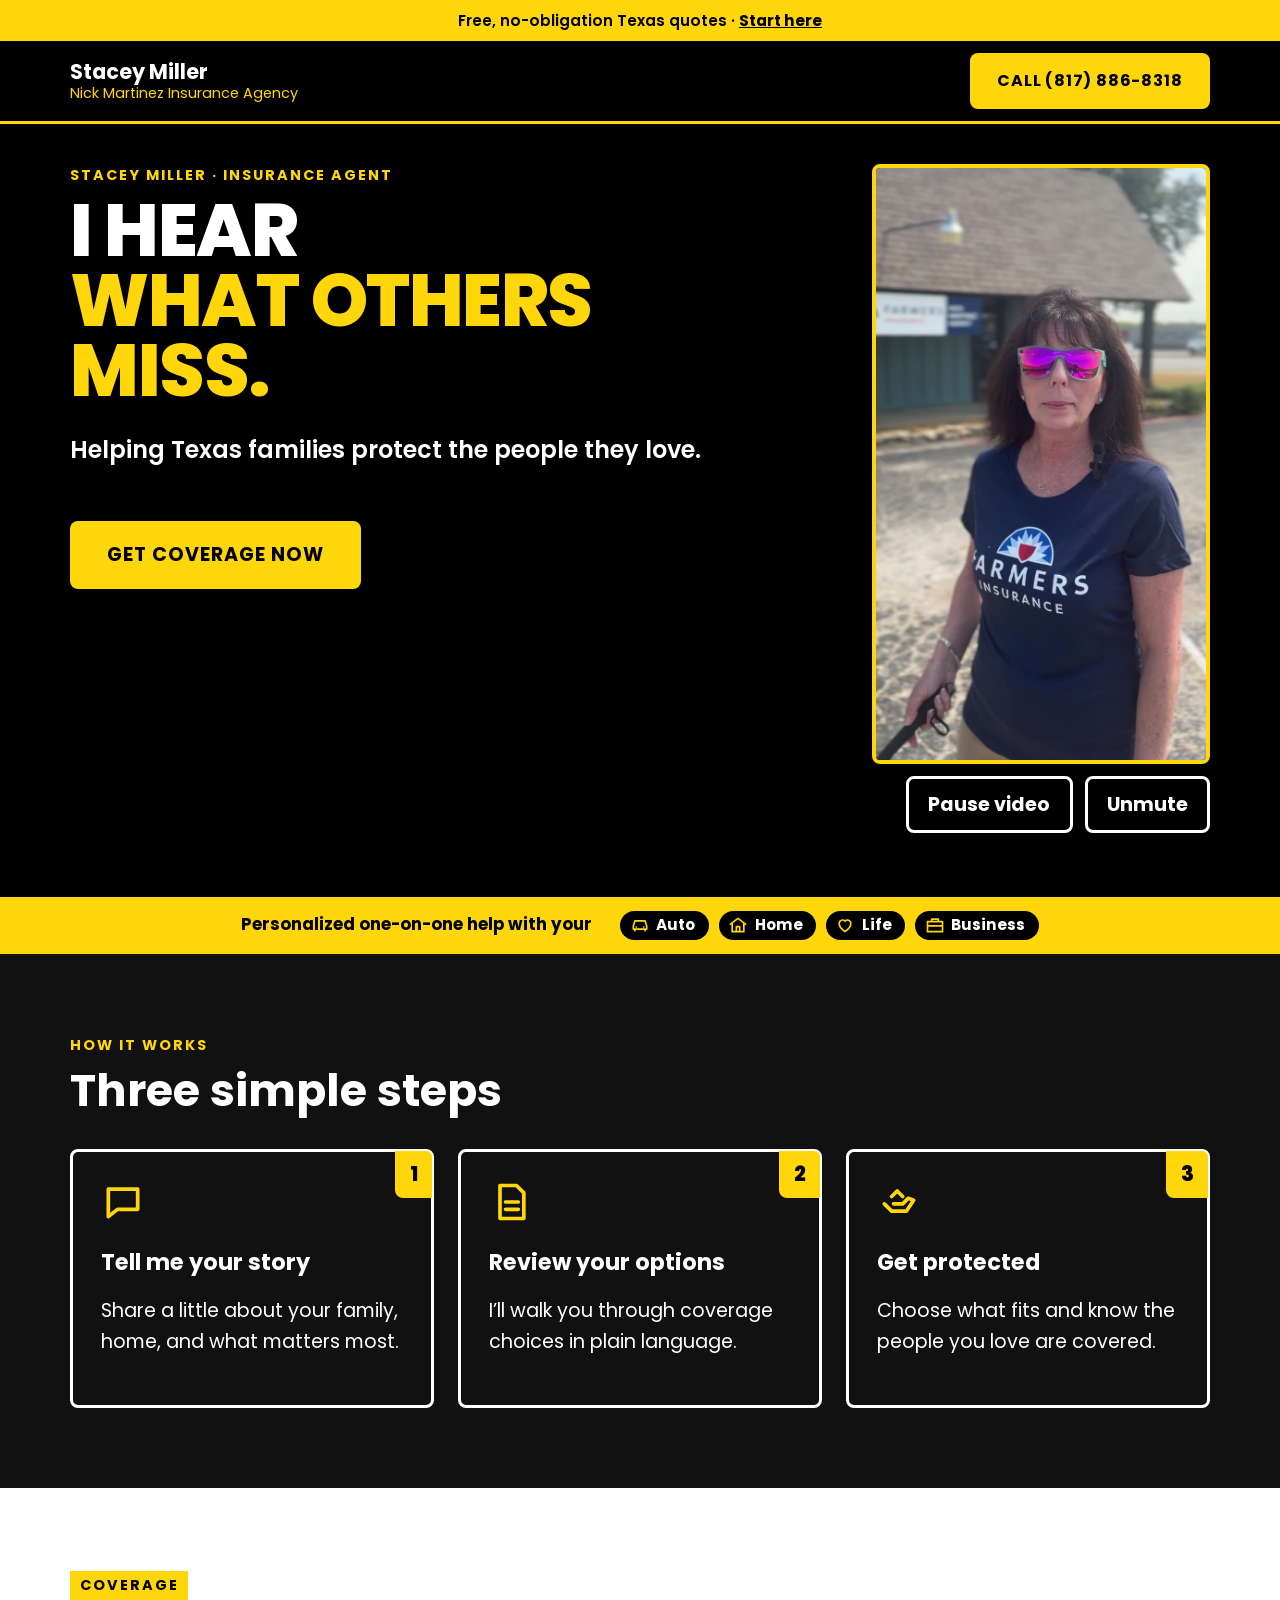
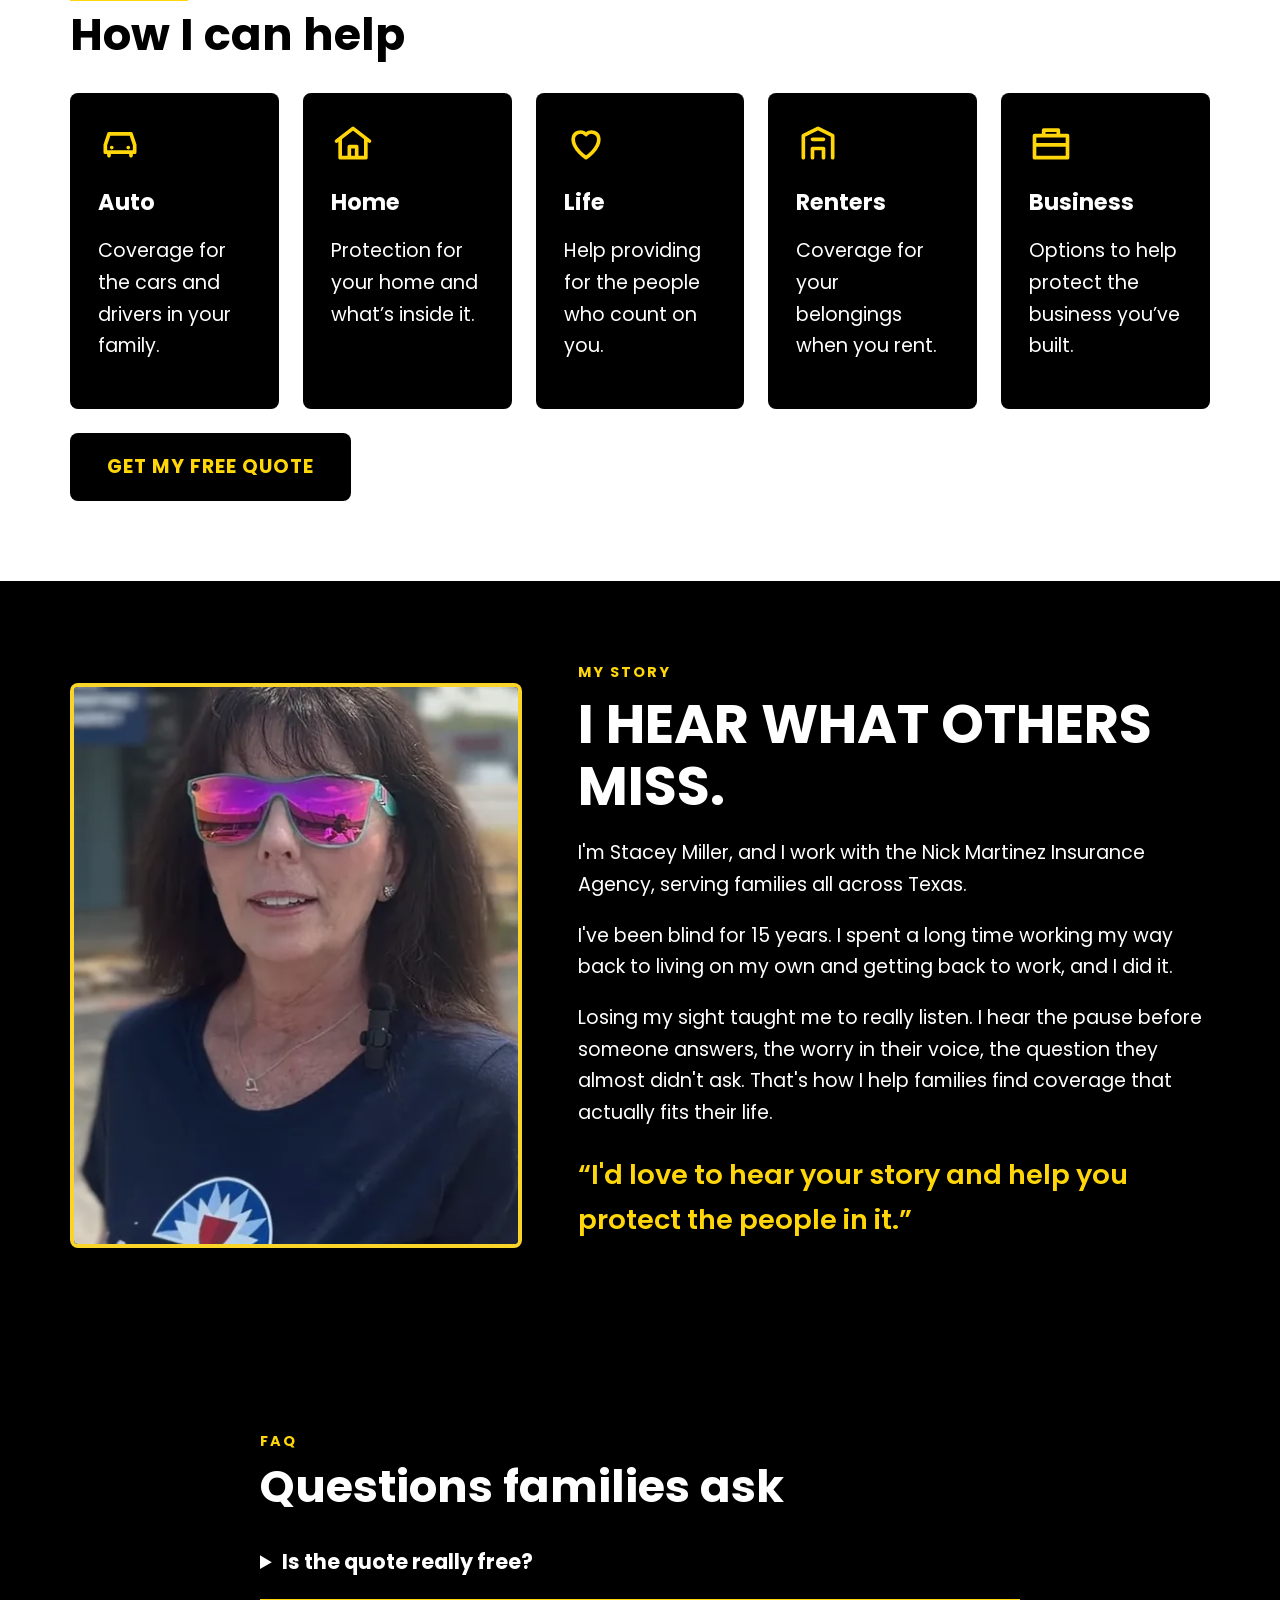
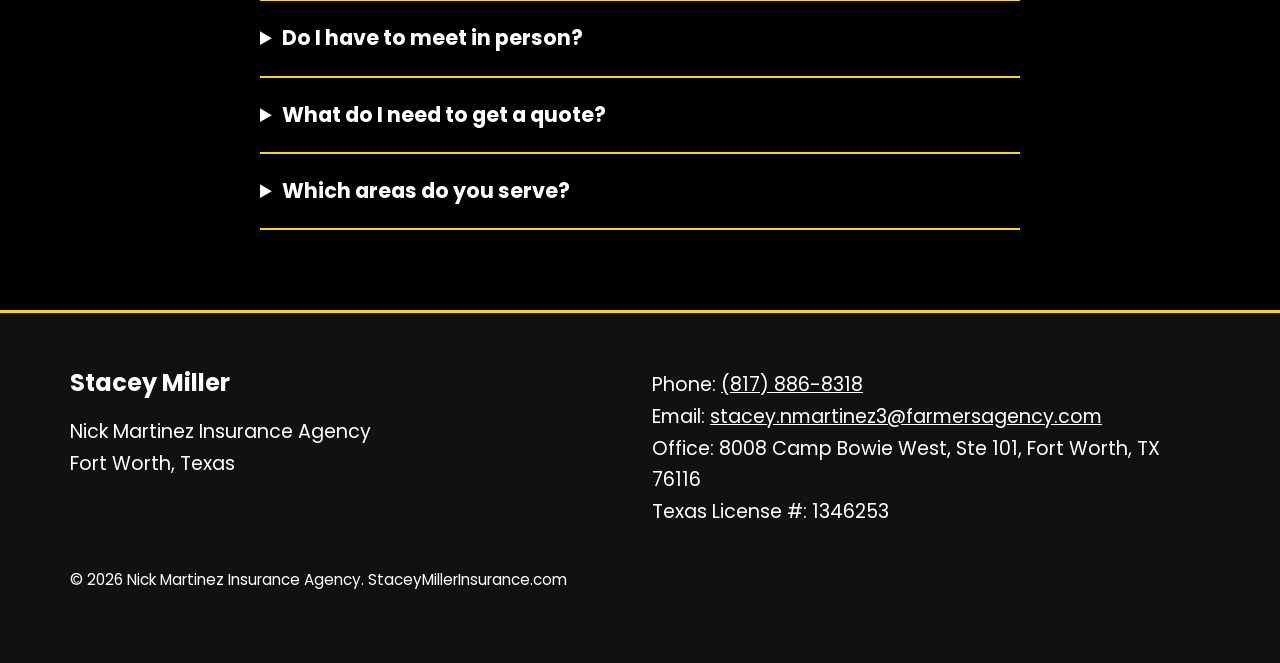
==== commit c7f67b99: "Statewide Texas wording for title, meta description, story line, and FAQ" ====
--- a/index.html
+++ b/index.html
@@ -1,6 +1,6 @@
 <!DOCTYPE html><html lang="en"><head><meta charset="utf-8"><meta name="viewport" content="width=device-width, initial-scale=1">
-<meta name="description" content="Stacey Miller with the Nick Martinez Insurance Agency in Fort Worth, Texas. Get a free quote for auto, home, life, renters, and business insurance.">
-<title>Stacey Miller | Nick Martinez Insurance Agency | Fort Worth, Texas</title>
+<meta name="description" content="Stacey Miller is a Texas insurance agent helping families across the state protect the people they love. Free, no-obligation auto, home, life and business quotes.">
+<title>Stacey Miller | Texas Insurance Agent | Auto, Home, Life &amp; Business</title>
 <link rel="preconnect" href="https://fonts.googleapis.com"><link rel="preconnect" href="https://fonts.gstatic.com" crossorigin>
 <link href="https://fonts.googleapis.com/css2?family=Poppins:wght@400;600;700;800&display=swap" rel="stylesheet">
 <link rel="stylesheet" href="assets/styles.css?v=8"></head><body>
@@ -19,11 +19,11 @@
 <section id="story" class="story sec" aria-labelledby="story-t"><div class="wrap story-grid">
 <img class="photo" src="assets/stacey.webp" alt="Stacey Miller smiling" width="480" height="600" loading="lazy">
 <div><p class="eyebrow">My story</p><h2 id="story-t">I hear what others miss.</h2>
-<p>I'm Stacey Miller, and I work with the Nick Martinez Insurance Agency in Fort Worth.</p>
+<p>I'm Stacey Miller, and I work with the Nick Martinez Insurance Agency, serving families all across Texas.</p>
 <p>I've been blind for 15 years. I spent a long time working my way back to living on my own and getting back to work, and I did it.</p>
 <p>Losing my sight taught me to really listen. I hear the pause before someone answers, the worry in their voice, the question they almost didn't ask. That's how I help families find coverage that actually fits their life.</p>
 <p class="pull">&ldquo;I'd love to hear your story and help you protect the people in it.&rdquo;</p></div></div></section>
-<section id="faq" class="faq sec" aria-labelledby="f-t"><div class="wrap narrow"><p class="eyebrow">FAQ</p><h2 id="f-t">Questions families ask</h2><details><summary>Is the quote really free?</summary><p>Yes. Requesting a quote is free and there is no obligation.</p></details><details><summary>Do I have to meet in person?</summary><p>No, but you can if you like. Call, text, email, or meet in person. Stacey is happy to work however is easiest for you.</p></details><details><summary>What do I need to get a quote?</summary><p>Just a few quick details about you and what you want to cover and protect.</p></details><details><summary>Which areas do you serve?</summary><p>Stacey is based in Fort Worth and serves all of Texas, from El Paso in the west to Orange in the east, and from the Red River at the Oklahoma border down to the Rio Grande at the Mexico border.</p></details></div></section>
+<section id="faq" class="faq sec" aria-labelledby="f-t"><div class="wrap narrow"><p class="eyebrow">FAQ</p><h2 id="f-t">Questions families ask</h2><details><summary>Is the quote really free?</summary><p>Yes. Requesting a quote is free and there is no obligation.</p></details><details><summary>Do I have to meet in person?</summary><p>No, but you can if you like. Call, text, email, or meet in person. Stacey is happy to work however is easiest for you.</p></details><details><summary>What do I need to get a quote?</summary><p>Just a few quick details about you and what you want to cover and protect.</p></details><details><summary>Which areas do you serve?</summary><p>Stacey serves all of Texas, from El Paso in the west to Orange in the east, and from the Red River at the Oklahoma border down to the Rio Grande at the Mexico border.</p></details></div></section>
 </main>
 <footer class="site-footer"><div class="wrap fgrid"><div><h2 class="ft">Stacey Miller</h2><p>Nick Martinez Insurance Agency<br>Fort Worth, Texas</p></div>
 <ul class="contact"><li>Phone: <a href="tel:+18178868318">(817) 886-8318</a></li><li>Email: <a href="mailto:stacey.nmartinez3@farmersagency.com">stacey.nmartinez3@farmersagency.com</a></li><li>Office: <address>8008 Camp Bowie West, Ste 101, Fort Worth, TX 76116</address></li><li>Texas License #: 1346253</li></ul>
